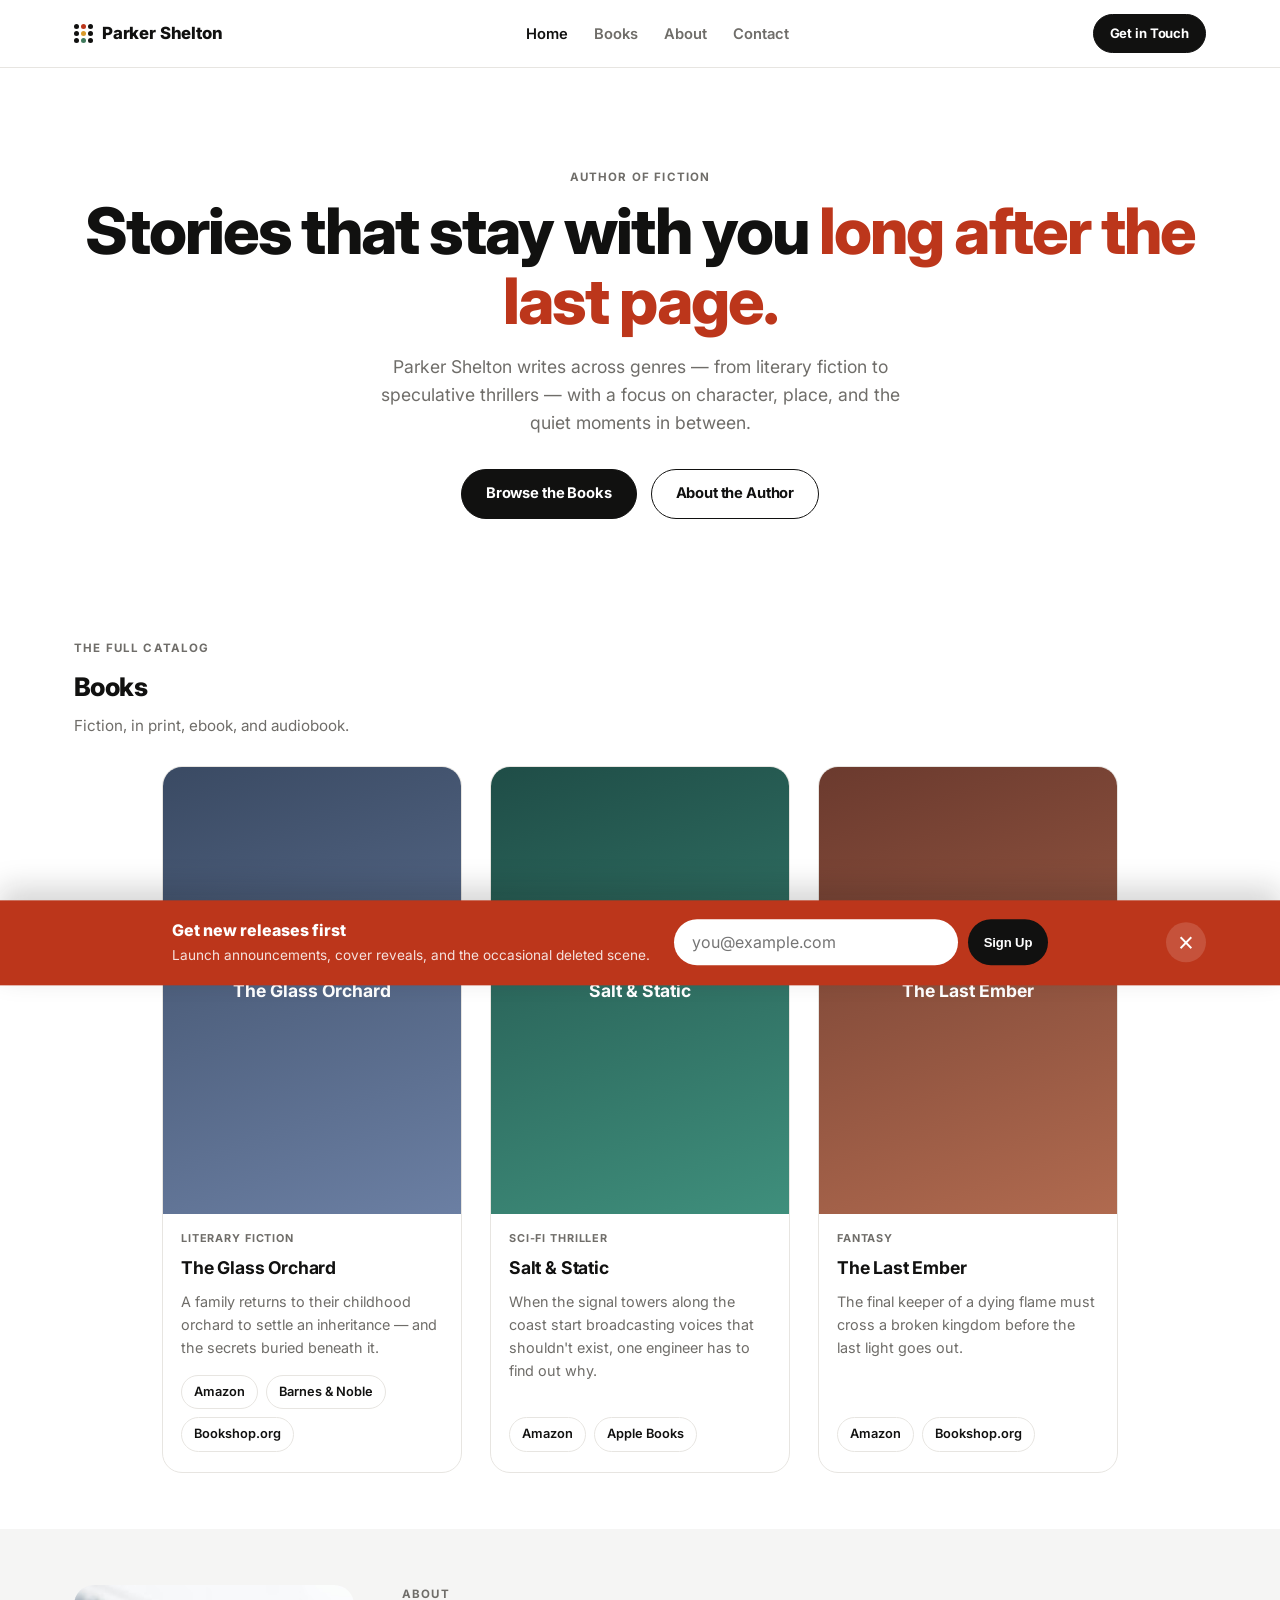
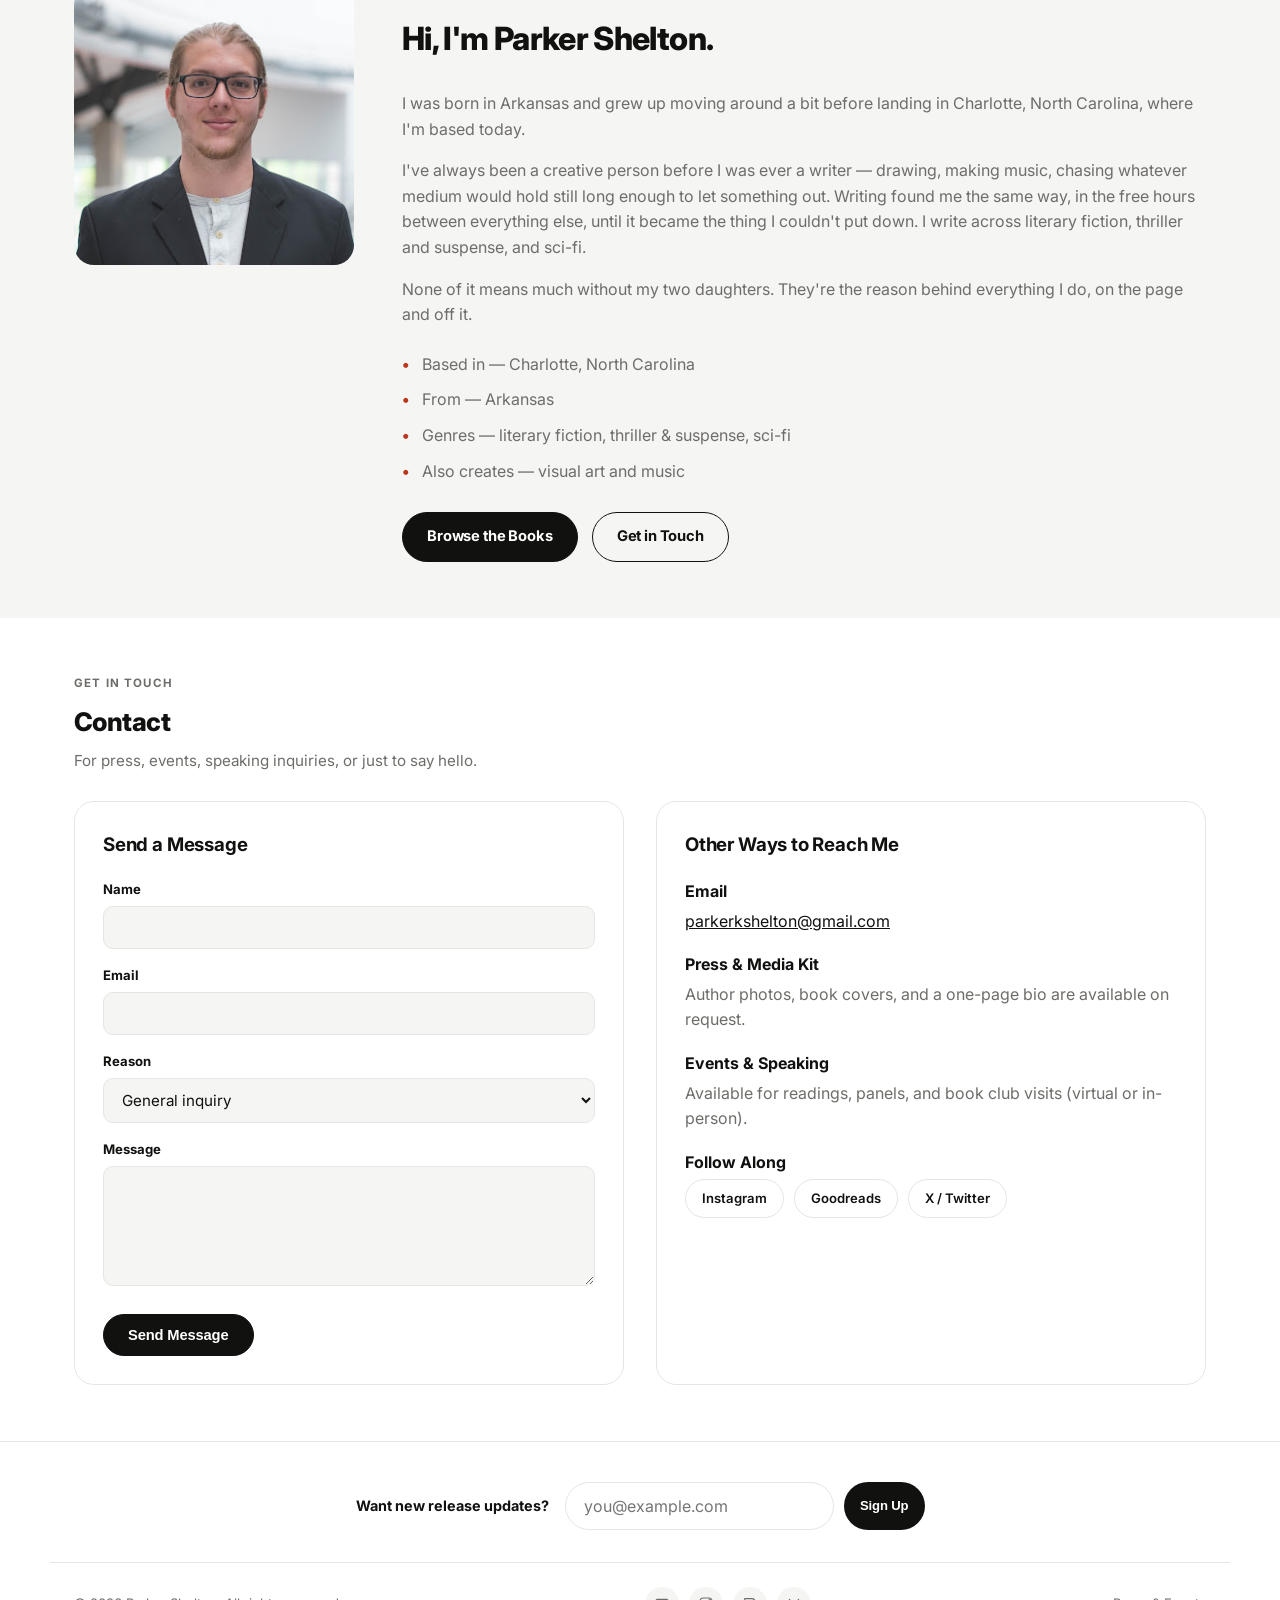
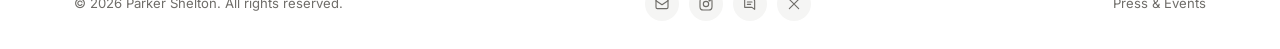
==== index.html @ 38994a52 "Add custom domain (parkersheltonbooks.com) Add CNAME file and point social share tags at the custom " ====
<!DOCTYPE html>
<html lang="en">
<head>
<meta charset="UTF-8" />
<meta name="viewport" content="width=device-width, initial-scale=1.0" />
<title>Parker Shelton | Author</title>
<meta name="description" content="Official site of author Parker Shelton. Browse the books, learn about the author, and get in touch." />

<!-- Favicon -->
<link rel="icon" href="favicon.svg" type="image/svg+xml" />
<link rel="icon" href="favicon-32.png" sizes="32x32" type="image/png" />
<link rel="apple-touch-icon" href="apple-touch-icon.png" />
<meta name="theme-color" content="#bc361b" />

<!-- Social share preview (Open Graph + Twitter). -->
<meta property="og:type" content="website" />
<meta property="og:title" content="Parker Shelton | Author" />
<meta property="og:description" content="Stories that stay with you long after the last page. Browse the books by author Parker Shelton." />
<meta property="og:url" content="https://parkersheltonbooks.com/" />
<meta property="og:image" content="https://parkersheltonbooks.com/images/og-image.jpg" />
<meta property="og:image:width" content="1200" />
<meta property="og:image:height" content="630" />
<meta name="twitter:card" content="summary_large_image" />
<meta name="twitter:title" content="Parker Shelton | Author" />
<meta name="twitter:description" content="Stories that stay with you long after the last page. Browse the books by author Parker Shelton." />
<meta name="twitter:image" content="https://parkersheltonbooks.com/images/og-image.jpg" />

<link rel="preconnect" href="https://fonts.googleapis.com" />
<link rel="preconnect" href="https://fonts.gstatic.com" crossorigin />
<link href="https://fonts.googleapis.com/css2?family=Inter:wght@400;500;600;700;800&display=swap" rel="stylesheet" />
<link rel="stylesheet" href="css/styles.css" />
</head>
<body>

<div class="scroll-progress" id="scroll-progress"></div>

<header class="site-header">
  <div class="wrap">
    <a href="#top" class="brand">
      <span class="logo-mark"><span></span><span></span><span></span><span></span><span></span><span></span><span></span><span></span><span></span></span>
      Parker Shelton
    </a>
    <button class="nav-toggle" aria-label="Toggle menu" aria-expanded="false">
      <span></span>
    </button>
    <nav class="main-nav">
      <ul>
        <li><a href="#top" class="active">Home</a></li>
        <li><a href="#books">Books</a></li>
        <li><a href="#about">About</a></li>
        <li><a href="#contact">Contact</a></li>
      </ul>
    </nav>
    <a href="#contact" class="btn btn-primary btn-small nav-cta">Get in Touch</a>
  </div>
</header>

<section id="top" class="hero">
  <div class="wrap">
    <span class="eyebrow">Author of fiction</span>
    <h1><span class="reveal-word">Stories</span> <span class="reveal-word">that</span> <span class="reveal-word">stay</span> <span class="reveal-word">with</span> <span class="reveal-word">you</span> <span class="accent reveal-word">long</span> <span class="accent reveal-word">after</span> <span class="accent reveal-word">the</span> <span class="accent reveal-word">last</span> <span class="accent reveal-word">page.</span></h1>
    <p class="lede">Parker Shelton writes across genres — from literary fiction to speculative thrillers — with a focus on character, place, and the quiet moments in between.</p>
    <div class="hero-actions">
      <a href="#books" class="btn btn-primary">Browse the Books</a>
      <a href="#about" class="btn btn-outline">About the Author</a>
    </div>
  </div>
</section>

<section id="books" class="section">
  <div class="wrap">
    <div class="section-head reveal">
      <span class="eyebrow">The Full Catalog</span>
      <h2>Books</h2>
      <p>Fiction, in print, ebook, and audiobook.</p>
    </div>

    <div class="masonry">

      <article class="book-card reveal" data-genre="literary-fiction">
        <div class="book-cover" style="background: linear-gradient(160deg, #3a4a63, #6b7fa3);" role="button" tabindex="0" aria-label="View details for The Glass Orchard">The Glass Orchard</div>
        <div class="book-body">
          <span class="book-genre">Literary Fiction</span>
          <h3>The Glass Orchard</h3>
          <p class="book-blurb">A family returns to their childhood orchard to settle an inheritance — and the secrets buried beneath it.</p>
          <div class="buy-links">
            <a href="#">Amazon</a>
            <a href="#">Barnes &amp; Noble</a>
            <a href="#">Bookshop.org</a>
          </div>
          <div class="book-details" hidden>
            <p class="book-full-description">When Eleanor Voss returns to the orchard her grandmother left behind, she expects paperwork and polite arguments with her brother over what to keep and what to sell. What she finds instead is a locked toolshed, a decades-old letter never sent, and a version of her family's history no one agreed to remember the same way. A slow-burn story about inheritance — the kind you can hold, and the kind you can't put down.</p>
            <ul class="book-stats">
              <li>312 pages</li>
              <li>28 chapters</li>
              <li>Hardcover, Ebook, Audiobook</li>
            </ul>
          </div>
        </div>
      </article>

      <article class="book-card reveal" data-genre="sci-fi-thriller">
        <div class="book-cover" style="background: linear-gradient(160deg, #1f4d47, #3f8f7c);" role="button" tabindex="0" aria-label="View details for Salt &amp; Static">Salt &amp; Static</div>
        <div class="book-body">
          <span class="book-genre">Sci-Fi Thriller</span>
          <h3>Salt &amp; Static</h3>
          <p class="book-blurb">When the signal towers along the coast start broadcasting voices that shouldn't exist, one engineer has to find out why.</p>
          <div class="buy-links">
            <a href="#">Amazon</a>
            <a href="#">Apple Books</a>
          </div>
          <div class="book-details" hidden>
            <p class="book-full-description">The towers along the coast have always hummed with routine signal traffic — until they start broadcasting voices that match no known frequency, and no living person. Engineer Mara Doyle is sent to fix what looks like a malfunction, but the deeper she gets into the system, the less it looks like an accident, and the less certain she becomes that the voices are asking to be silenced.</p>
            <ul class="book-stats">
              <li>288 pages</li>
              <li>24 chapters</li>
              <li>Ebook, Audiobook</li>
            </ul>
          </div>
        </div>
      </article>

      <article class="book-card reveal" data-genre="fantasy">
        <div class="book-cover" style="background: linear-gradient(160deg, #6b3a2e, #b06a4f);" role="button" tabindex="0" aria-label="View details for The Last Ember">The Last Ember</div>
        <div class="book-body">
          <span class="book-genre">Fantasy</span>
          <h3>The Last Ember</h3>
          <p class="book-blurb">The final keeper of a dying flame must cross a broken kingdom before the last light goes out.</p>
          <div class="buy-links">
            <a href="#">Amazon</a>
            <a href="#">Bookshop.org</a>
          </div>
          <div class="book-details" hidden>
            <p class="book-full-description">The kingdom of Ashvale has one flame left, and Kestrel is the last person sworn to protect it. When the capital falls and the roads turn hostile, she has one choice: carry the ember across a broken land to the one place it might still matter, before the last light — and the last of her people's hope — goes out for good.</p>
            <ul class="book-stats">
              <li>356 pages</li>
              <li>32 chapters</li>
              <li>Hardcover, Ebook</li>
            </ul>
          </div>
        </div>
      </article>

    </div>
  </div>
</section>

<section id="about" class="section section-alt">
  <div class="wrap about-layout">
    <img src="images/profile.jpg" alt="Portrait of Parker Shelton" class="author-photo reveal" />
    <div class="about-copy reveal">
      <span class="eyebrow">About</span>
      <h2>Hi, I'm Parker Shelton.</h2>
      <p>
        I was born in Arkansas and grew up moving around a bit before landing in Charlotte,
        North Carolina, where I'm based today.
      </p>
      <p>
        I've always been a creative person before I was ever a writer — drawing, making music,
        chasing whatever medium would hold still long enough to let something out. Writing found
        me the same way, in the free hours between everything else, until it became the thing I
        couldn't put down. I write across literary fiction, thriller and suspense, and sci-fi.
      </p>
      <p>
        None of it means much without my two daughters. They're the reason behind everything I
        do, on the page and off it.
      </p>
      <ul class="fact-list">
        <li>Based in — Charlotte, North Carolina</li>
        <li>From — Arkansas</li>
        <li>Genres — literary fiction, thriller &amp; suspense, sci-fi</li>
        <li>Also creates — visual art and music</li>
      </ul>
      <div class="hero-actions" style="justify-content: flex-start; margin-top: 28px;">
        <a href="#books" class="btn btn-primary">Browse the Books</a>
        <a href="#contact" class="btn btn-outline">Get in Touch</a>
      </div>
    </div>
  </div>
</section>

<section id="contact" class="section">
  <div class="wrap">
    <div class="section-head reveal">
      <span class="eyebrow">Get in Touch</span>
      <h2>Contact</h2>
      <p>For press, events, speaking inquiries, or just to say hello.</p>
    </div>

    <div class="contact-layout">
      <div class="contact-card reveal">
        <h3>Send a Message</h3>
        <form class="contact-form">
          <label for="name">Name</label>
          <input type="text" id="name" name="name" required />

          <label for="email">Email</label>
          <input type="email" id="email" name="email" required />

          <label for="reason">Reason</label>
          <select id="reason" name="reason">
            <option>General inquiry</option>
            <option>Press</option>
            <option>Event / Speaking</option>
            <option>Rights &amp; permissions</option>
            <option>Other</option>
          </select>

          <label for="message">Message</label>
          <textarea id="message" name="message" required></textarea>

          <button type="submit" class="btn btn-primary">Send Message</button>
          <p class="form-success" style="display:none; color:var(--color-accent); font-weight:700; margin-top:14px;">Thanks — message received. I'll get back to you soon.</p>
        </form>
      </div>

      <div class="contact-card reveal">
        <h3>Other Ways to Reach Me</h3>
        <div class="contact-meta">
          <div class="item">
            <h4>Email</h4>
            <p><a href="mailto:parkerkshelton@gmail.com">parkerkshelton@gmail.com</a></p>
          </div>
          <div class="item">
            <h4>Press &amp; Media Kit</h4>
            <p>Author photos, book covers, and a one-page bio are available on request.</p>
          </div>
          <div class="item">
            <h4>Events &amp; Speaking</h4>
            <p>Available for readings, panels, and book club visits (virtual or in-person).</p>
          </div>
          <div class="item">
            <h4>Follow Along</h4>
            <div class="social-row">
              <a href="#">Instagram</a>
              <a href="#">Goodreads</a>
              <a href="#">X / Twitter</a>
            </div>
          </div>
        </div>
      </div>
    </div>
  </div>
</section>

<footer class="site-footer">
  <div class="wrap footer-newsletter">
    <span>Want new release updates?</span>
    <form class="signup-form footer-signup-form">
      <input type="email" placeholder="you@example.com" required />
      <button type="submit" class="btn btn-primary btn-small">Sign Up</button>
      <p class="form-success"></p>
    </form>
  </div>
  <div class="wrap footer-meta">
    <span>&copy; 2026 Parker Shelton. All rights reserved.</span>
    <div class="footer-social">
      <a href="mailto:parkerkshelton@gmail.com" class="footer-social-link" aria-label="Email">
        <svg viewBox="0 0 24 24" fill="none" stroke="currentColor" stroke-width="1.7" stroke-linecap="round" stroke-linejoin="round"><rect x="3" y="5" width="18" height="14" rx="2"/><path d="M3 7l9 6 9-6"/></svg>
      </a>
      <a href="#" class="footer-social-link" aria-label="Instagram">
        <svg viewBox="0 0 24 24" fill="none" stroke="currentColor" stroke-width="1.7" stroke-linecap="round" stroke-linejoin="round"><rect x="3" y="3" width="18" height="18" rx="5"/><circle cx="12" cy="12" r="4"/><circle cx="17.5" cy="6.5" r="1"/></svg>
      </a>
      <a href="#" class="footer-social-link" aria-label="Goodreads">
        <svg viewBox="0 0 24 24" fill="none" stroke="currentColor" stroke-width="1.7" stroke-linecap="round" stroke-linejoin="round"><path d="M4 4h11a4 4 0 0 1 4 4v12L15 17H4z"/><path d="M8 9h7M8 12.5h5"/></svg>
      </a>
      <a href="#" class="footer-social-link" aria-label="X / Twitter">
        <svg viewBox="0 0 24 24" fill="none" stroke="currentColor" stroke-width="1.7" stroke-linecap="round" stroke-linejoin="round"><path d="M5 5l14 14M19 5L5 19"/></svg>
      </a>
    </div>
    <span><a href="#contact">Press &amp; Events</a></span>
  </div>
</footer>

<div class="newsletter-banner" id="newsletter-banner">
  <div class="wrap newsletter-banner-inner">
    <div class="newsletter-banner-content">
      <div class="newsletter-banner-text">
        <strong>Get new releases first</strong>
        <span>Launch announcements, cover reveals, and the occasional deleted scene.</span>
      </div>
      <form class="signup-form">
        <input type="email" placeholder="you@example.com" required />
        <button type="submit" class="btn btn-primary btn-small">Sign Up</button>
        <p class="form-success"></p>
      </form>
    </div>
    <button class="newsletter-banner-close" aria-label="Dismiss newsletter signup">&times;</button>
  </div>
</div>

<div class="modal-overlay" id="book-modal-overlay">
  <div class="modal" role="dialog" aria-modal="true" aria-labelledby="book-modal-title">
    <button class="modal-close" id="book-modal-close" aria-label="Close">&times;</button>
    <div class="modal-cover" id="book-modal-cover"></div>
    <div class="modal-body">
      <span class="book-genre" id="book-modal-genre"></span>
      <h3 id="book-modal-title"></h3>
      <ul class="modal-stats" id="book-modal-stats"></ul>
      <p class="book-blurb" id="book-modal-description"></p>
      <div class="buy-links" id="book-modal-buy-links"></div>
    </div>
  </div>
</div>

<script src="js/main.js"></script>
</body>
</html>
---- css/styles.css ----
:root {
  --color-bg: #ffffff;
  --color-bg-alt: #f5f5f4;
  --color-ink: #111110;
  --color-ink-soft: #6f6d69;
  --color-accent: #bc361b;
  --color-accent-soft: #e2c4bc;
  --color-border: #e7e5e1;
  --radius-lg: 20px;
  --radius-md: 14px;
  --font-sans: "Inter", -apple-system, BlinkMacSystemFont, "Segoe UI", Helvetica, Arial, sans-serif;
  --max-width: 1180px;
}

* {
  box-sizing: border-box;
}

html {
  scroll-behavior: smooth;
}

body {
  margin: 0;
  background: var(--color-bg);
  color: var(--color-ink);
  font-family: var(--font-sans);
  line-height: 1.6;
  -webkit-font-smoothing: antialiased;
}

img {
  max-width: 100%;
  display: block;
}

a {
  color: var(--color-ink);
}

.wrap {
  max-width: var(--max-width);
  margin: 0 auto;
  padding: 0 24px;
}

/* Scroll progress bar */
.scroll-progress {
  position: fixed;
  top: 0;
  left: 0;
  width: 0%;
  height: 3px;
  background: var(--color-accent);
  z-index: 100;
}

/* Scroll reveal */
@media (prefers-reduced-motion: no-preference) {
  .reveal {
    opacity: 0;
    transform: translateY(24px);
    transition: opacity 0.6s ease, transform 0.6s ease;
  }

  .reveal.revealed {
    opacity: 1;
    transform: translateY(0);
  }
}

/* Header */
.site-header {
  position: sticky;
  top: 0;
  z-index: 20;
  background: rgba(255, 255, 255, 0.88);
  backdrop-filter: blur(8px);
  border-bottom: 1px solid var(--color-border);
}

.site-header .wrap {
  display: flex;
  align-items: center;
  justify-content: space-between;
  padding-top: 14px;
  padding-bottom: 14px;
  gap: 20px;
}

.brand {
  display: inline-flex;
  align-items: center;
  gap: 9px;
  font-size: 1.05rem;
  font-weight: 800;
  letter-spacing: -0.01em;
  text-decoration: none;
  color: var(--color-ink);
}

.logo-mark {
  display: grid;
  grid-template-columns: repeat(3, 5px);
  grid-template-rows: repeat(3, 5px);
  gap: 2px;
  flex-shrink: 0;
}

.logo-mark span {
  width: 5px;
  height: 5px;
  border-radius: 50%;
  background: var(--color-ink);
}

.logo-mark span:nth-child(2) {
  background: var(--color-accent);
}

.logo-mark span:nth-child(5) {
  background: #d99a2b;
}

.logo-mark span:nth-child(8) {
  background: #3f7a5c;
}

.nav-toggle {
  display: none;
  background: none;
  border: 1px solid var(--color-border);
  border-radius: 8px;
  padding: 8px 10px;
  cursor: pointer;
}

.nav-toggle span,
.nav-toggle span::before,
.nav-toggle span::after {
  display: block;
  width: 20px;
  height: 2px;
  background: var(--color-ink);
  position: relative;
  transition: 0.2s;
}

.nav-toggle span::before {
  content: "";
  position: absolute;
  top: -6px;
}

.nav-toggle span::after {
  content: "";
  position: absolute;
  top: 6px;
}

.main-nav ul {
  list-style: none;
  display: flex;
  align-items: center;
  gap: 26px;
  margin: 0;
  padding: 0;
}

.main-nav a {
  text-decoration: none;
  color: var(--color-ink-soft);
  font-size: 0.92rem;
  font-weight: 600;
  transition: color 0.15s;
}

.main-nav a:hover,
.main-nav a.active {
  color: var(--color-ink);
}

.nav-cta {
  display: inline-flex;
}

/* Buttons */
.btn {
  display: inline-block;
  padding: 12px 24px;
  border-radius: 999px;
  font-weight: 700;
  text-decoration: none;
  font-size: 0.92rem;
  letter-spacing: -0.01em;
  border: 1.5px solid var(--color-ink);
  transition: transform 0.15s, background 0.15s, color 0.15s, opacity 0.15s;
}

.btn-primary {
  background: var(--color-ink);
  color: var(--color-bg);
}

.btn-primary:hover {
  opacity: 0.8;
  transform: translateY(-1px);
}

.btn-outline {
  background: transparent;
  color: var(--color-ink);
}

.btn-outline:hover {
  background: var(--color-ink);
  color: var(--color-bg);
  transform: translateY(-1px);
}

.btn-small {
  padding: 8px 16px;
  font-size: 0.82rem;
}

/* Hero */
#top,
#books,
#about,
#contact {
  scroll-margin-top: 88px;
}

.hero {
  padding: 100px 0 64px;
  text-align: center;
}

.hero h1 {
  font-family: var(--font-sans);
  font-weight: 800;
  letter-spacing: -0.03em;
  font-size: clamp(2.4rem, 6vw, 4rem);
  margin: 0 0 18px;
  line-height: 1.08;
}

.hero .accent {
  color: var(--color-accent);
}

@media (prefers-reduced-motion: no-preference) {
  .hero h1 .reveal-word {
    display: inline-block;
    opacity: 0;
    transform: translateY(18px);
    animation: word-in 0.5s ease forwards;
  }

  .hero h1 .reveal-word:nth-child(1) { animation-delay: 0.05s; }
  .hero h1 .reveal-word:nth-child(2) { animation-delay: 0.1s; }
  .hero h1 .reveal-word:nth-child(3) { animation-delay: 0.15s; }
  .hero h1 .reveal-word:nth-child(4) { animation-delay: 0.2s; }
  .hero h1 .reveal-word:nth-child(5) { animation-delay: 0.25s; }
  .hero h1 .reveal-word:nth-child(6) { animation-delay: 0.3s; }
  .hero h1 .reveal-word:nth-child(7) { animation-delay: 0.35s; }
  .hero h1 .reveal-word:nth-child(8) { animation-delay: 0.4s; }
  .hero h1 .reveal-word:nth-child(9) { animation-delay: 0.45s; }
  .hero h1 .reveal-word:nth-child(10) { animation-delay: 0.5s; }
}

@keyframes word-in {
  to {
    opacity: 1;
    transform: translateY(0);
  }
}

.hero p.lede {
  max-width: 540px;
  margin: 0 auto 32px;
  color: var(--color-ink-soft);
  font-size: 1.1rem;
}

.hero-actions {
  display: flex;
  gap: 14px;
  justify-content: center;
  flex-wrap: wrap;
}

/* Section headings */
.section {
  padding: 56px 0;
}

.section-alt {
  background: var(--color-bg-alt);
}

.section-head {
  max-width: 620px;
  margin: 0 0 28px;
  text-align: left;
}

.section-head-row {
  display: flex;
  align-items: flex-end;
  justify-content: space-between;
  gap: 20px;
  margin-bottom: 28px;
}

.section-head-row .section-head {
  margin-bottom: 0;
}

.section-head h2 {
  font-weight: 800;
  letter-spacing: -0.02em;
  font-size: 1.6rem;
  margin: 0 0 6px;
}

.section-head p {
  color: var(--color-ink-soft);
  margin: 0;
  font-size: 0.95rem;
}

.eyebrow {
  display: block;
  text-transform: uppercase;
  letter-spacing: 0.1em;
  font-size: 0.72rem;
  font-weight: 700;
  color: var(--color-ink-soft);
  margin-bottom: 10px;
}

.hero .eyebrow {
  text-align: center;
}

/* Filter tabs */
.filter-tabs {
  display: flex;
  gap: 8px;
  flex-wrap: wrap;
  margin-bottom: 32px;
}

.filter-tab {
  border: 1px solid var(--color-border);
  background: var(--color-bg);
  color: var(--color-ink-soft);
  font-size: 0.85rem;
  font-weight: 600;
  padding: 9px 16px;
  border-radius: 999px;
  cursor: pointer;
  transition: background 0.15s, color 0.15s, border-color 0.15s;
}

.filter-tab:hover {
  color: var(--color-ink);
  border-color: var(--color-ink);
}

.filter-tab.active {
  background: var(--color-ink);
  color: var(--color-bg);
  border-color: var(--color-ink);
}

/* Book grid + masonry */
.masonry {
  display: flex;
  flex-wrap: wrap;
  justify-content: center;
  gap: 28px;
}

.masonry .book-card {
  flex: 1 1 260px;
  max-width: 300px;
}

.book-card {
  background: var(--color-bg);
  border: 1px solid var(--color-border);
  border-radius: var(--radius-lg);
  overflow: hidden;
  display: flex;
  flex-direction: column;
  transition: transform 0.18s, box-shadow 0.18s;
}

.book-card:hover {
  transform: translateY(-3px);
  box-shadow: 0 16px 32px rgba(17, 17, 16, 0.1);
}

.book-cover {
  aspect-ratio: 2 / 3;
  width: 100%;
  display: flex;
  align-items: center;
  justify-content: center;
  color: #fff;
  font-family: var(--font-sans);
  font-weight: 700;
  text-align: center;
  padding: 20px;
  font-size: 1.1rem;
  position: relative;
  cursor: pointer;
  transition: transform 0.4s ease;
}

.book-card:hover .book-cover {
  transform: scale(1.06) rotate(-1deg);
}

.book-cover::after {
  content: "View Details";
  position: absolute;
  bottom: 14px;
  left: 50%;
  transform: translate(-50%, 8px);
  background: rgba(255, 255, 255, 0.92);
  color: var(--color-ink);
  font-size: 0.7rem;
  font-weight: 700;
  padding: 7px 14px;
  border-radius: 999px;
  opacity: 0;
  transition: opacity 0.25s ease, transform 0.25s ease;
  pointer-events: none;
}

.book-card:hover .book-cover::after {
  opacity: 1;
  transform: translate(-50%, 0);
}

.book-body {
  padding: 16px 18px 20px;
  display: flex;
  flex-direction: column;
  flex: 1;
}

.book-genre {
  text-transform: uppercase;
  font-size: 0.68rem;
  letter-spacing: 0.08em;
  font-weight: 700;
  color: var(--color-ink-soft);
  margin-bottom: 6px;
}

.book-body h3 {
  font-weight: 700;
  letter-spacing: -0.01em;
  margin: 0 0 8px;
  font-size: 1.1rem;
}

.book-blurb {
  color: var(--color-ink-soft);
  font-size: 0.9rem;
  margin: 0 0 16px;
  flex: 1;
}

.buy-links {
  display: flex;
  flex-wrap: wrap;
  gap: 8px;
}

.buy-links a {
  font-size: 0.8rem;
  text-decoration: none;
  border: 1px solid var(--color-border);
  padding: 6px 12px;
  border-radius: 999px;
  color: var(--color-ink);
  font-weight: 600;
}

.buy-links a:hover {
  border-color: var(--color-ink);
  background: var(--color-ink);
  color: var(--color-bg);
}

/* About */
.about-layout {
  display: grid;
  grid-template-columns: 280px 1fr;
  gap: 48px;
  align-items: start;
}

.author-photo {
  aspect-ratio: 1;
  width: 100%;
  border-radius: var(--radius-lg);
  object-fit: cover;
  background: linear-gradient(135deg, var(--color-accent), var(--color-accent-soft));
}

.about-copy h2 {
  font-weight: 800;
  letter-spacing: -0.02em;
  font-size: 2rem;
  margin-top: 0;
}

.about-copy p {
  color: var(--color-ink-soft);
}

.fact-list {
  list-style: none;
  padding: 0;
  margin: 24px 0 0;
  display: grid;
  gap: 10px;
}

.fact-list li {
  padding-left: 20px;
  position: relative;
  color: var(--color-ink-soft);
}

.fact-list li::before {
  content: "\2022";
  color: var(--color-accent);
  position: absolute;
  left: 0;
  font-weight: 700;
}

/* Newsletter banner */
.newsletter-banner {
  position: fixed;
  left: 0;
  right: 0;
  bottom: 0;
  z-index: 50;
  background: var(--color-accent);
  color: #fff;
  padding: 18px 0;
  transform: translateY(100%);
  transition: transform 0.4s ease;
  box-shadow: 0 -12px 30px rgba(17, 17, 16, 0.18);
}

.newsletter-banner.visible {
  transform: translateY(0);
}

.newsletter-banner-inner {
  display: flex;
  align-items: center;
  gap: 20px;
}

.newsletter-banner-content {
  flex: 1;
  display: flex;
  align-items: center;
  justify-content: center;
  gap: 24px;
  flex-wrap: wrap;
}

.newsletter-banner-text {
  display: flex;
  flex-direction: column;
  gap: 2px;
  text-align: left;
}

.newsletter-banner-text strong {
  font-size: 1rem;
  font-weight: 800;
}

.newsletter-banner-text span {
  font-size: 0.85rem;
  color: rgba(255, 255, 255, 0.85);
}

.newsletter-banner .signup-form {
  margin: 0;
  max-width: none;
}

.newsletter-banner-close {
  flex-shrink: 0;
  width: 40px;
  height: 40px;
  display: flex;
  align-items: center;
  justify-content: center;
  border-radius: 50%;
  background: rgba(255, 255, 255, 0.14);
  border: none;
  color: #fff;
  font-size: 1.7rem;
  line-height: 1;
  cursor: pointer;
  transition: background 0.15s;
}

.newsletter-banner-close:hover {
  background: rgba(255, 255, 255, 0.26);
}

.signup-form {
  display: flex;
  gap: 10px;
  justify-content: center;
  flex-wrap: wrap;
  max-width: 420px;
  margin: 0 auto;
}

.signup-form input[type="email"] {
  flex: 1;
  min-width: 220px;
  padding: 13px 18px;
  border-radius: 999px;
  border: none;
  font-size: 1rem;
  font-family: var(--font-sans);
  background: #fff;
  color: var(--color-ink);
}

.signup-form button {
  border: none;
  cursor: pointer;
  background: var(--color-ink);
  color: #fff;
}

.form-success {
  flex-basis: 100%;
  margin-top: 14px;
  font-size: 0.9rem;
  font-weight: 700;
  color: #fff;
  display: none;
}

/* Contact */
.contact-layout {
  display: grid;
  grid-template-columns: 1fr 1fr;
  gap: 32px;
}

.contact-card {
  background: var(--color-bg);
  border: 1px solid var(--color-border);
  border-radius: var(--radius-lg);
  padding: 28px;
}

.contact-card h3 {
  font-weight: 700;
  letter-spacing: -0.01em;
  margin-top: 0;
}

.contact-form label {
  display: block;
  font-weight: 700;
  font-size: 0.82rem;
  margin: 16px 0 6px;
}

.contact-form label:first-child {
  margin-top: 0;
}

.contact-form input,
.contact-form select,
.contact-form textarea {
  width: 100%;
  padding: 11px 14px;
  border-radius: 10px;
  border: 1px solid var(--color-border);
  font-family: var(--font-sans);
  font-size: 0.95rem;
  background: var(--color-bg-alt);
  color: var(--color-ink);
}

.contact-form textarea {
  min-height: 120px;
  resize: vertical;
}

.contact-form button {
  margin-top: 20px;
}

.contact-meta {
  display: grid;
  gap: 18px;
}

.contact-meta .item h4 {
  margin: 0 0 4px;
  font-weight: 700;
}

.contact-meta .item p {
  margin: 0;
  color: var(--color-ink-soft);
}

.social-row {
  display: flex;
  gap: 10px;
  margin-top: 4px;
}

.social-row a {
  text-decoration: none;
  border: 1px solid var(--color-border);
  border-radius: 999px;
  padding: 8px 16px;
  font-size: 0.82rem;
  font-weight: 600;
  color: var(--color-ink);
}

.social-row a:hover {
  border-color: var(--color-ink);
  background: var(--color-ink);
  color: var(--color-bg);
}

/* Footer */
.site-footer {
  border-top: 1px solid var(--color-border);
  padding: 40px 0 28px;
  text-align: center;
  color: var(--color-ink-soft);
  font-size: 0.82rem;
}

.site-footer a {
  color: var(--color-ink-soft);
  text-decoration: none;
}

.site-footer a:hover {
  color: var(--color-ink);
}

.footer-newsletter {
  display: flex;
  align-items: center;
  justify-content: center;
  gap: 16px;
  flex-wrap: wrap;
  padding-bottom: 32px;
  margin-bottom: 24px;
  border-bottom: 1px solid var(--color-border);
}

.footer-newsletter span {
  font-weight: 700;
  color: var(--color-ink);
  font-size: 0.9rem;
}

.footer-signup-form {
  max-width: 360px;
  margin: 0;
}

.footer-signup-form .form-success {
  color: var(--color-accent);
}

.footer-signup-form input[type="email"] {
  border: 1px solid var(--color-border);
}

.footer-meta {
  display: flex;
  justify-content: space-between;
  align-items: center;
  flex-wrap: wrap;
  gap: 12px;
}

.footer-social {
  display: flex;
  align-items: center;
  gap: 10px;
}

.footer-social-link {
  display: flex;
  align-items: center;
  justify-content: center;
  width: 34px;
  height: 34px;
  border-radius: 50%;
  background: var(--color-bg-alt);
  color: var(--color-ink-soft);
  transition: color 0.15s, background 0.15s;
}

.footer-social-link:hover {
  color: var(--color-ink);
  background: var(--color-border);
}

.footer-social-link svg {
  width: 16px;
  height: 16px;
}

/* Book detail modal */
.modal-overlay {
  position: fixed;
  inset: 0;
  z-index: 200;
  display: flex;
  align-items: center;
  justify-content: center;
  padding: 24px;
  background: rgba(17, 17, 16, 0.55);
  opacity: 0;
  pointer-events: none;
  transition: opacity 0.25s ease;
}

.modal-overlay.open {
  opacity: 1;
  pointer-events: auto;
}

.modal {
  width: 100%;
  max-width: 760px;
  max-height: 90vh;
  overflow-y: auto;
  display: grid;
  grid-template-columns: 280px 1fr;
  position: relative;
  background: var(--color-bg);
  border-radius: var(--radius-lg);
  box-shadow: 0 30px 60px rgba(17, 17, 16, 0.3);
  transform: translateY(18px);
  transition: transform 0.25s ease;
}

.modal-overlay.open .modal {
  transform: translateY(0);
}

.modal-cover {
  width: 100%;
  height: 100%;
  min-height: 320px;
  display: flex;
  align-items: center;
  justify-content: center;
  color: #fff;
  font-weight: 700;
  font-size: 1.2rem;
  text-align: center;
  padding: 24px;
  border-radius: var(--radius-lg) 0 0 var(--radius-lg);
}

.modal-body {
  padding: 32px;
  display: flex;
  flex-direction: column;
}

.modal-body h3 {
  font-weight: 800;
  letter-spacing: -0.01em;
  font-size: 1.6rem;
  margin: 0 0 14px;
}

.modal-stats {
  display: flex;
  flex-wrap: wrap;
  gap: 4px 0;
  list-style: none;
  padding: 0;
  margin: 0 0 18px;
  font-size: 0.85rem;
  color: var(--color-ink-soft);
}

.modal-stats li:not(:last-child)::after {
  content: "\2022";
  margin: 0 10px;
  color: var(--color-border);
}

.modal-body .book-blurb {
  font-size: 1rem;
  line-height: 1.65;
}

.modal-body .book-blurb {
  margin: 0 0 20px;
}

.modal-close {
  position: absolute;
  top: 14px;
  right: 14px;
  width: 36px;
  height: 36px;
  display: flex;
  align-items: center;
  justify-content: center;
  border-radius: 50%;
  border: none;
  background: rgba(255, 255, 255, 0.85);
  color: var(--color-ink);
  font-size: 1.3rem;
  line-height: 1;
  cursor: pointer;
}

/* Responsive */
@media (max-width: 760px) {
  .nav-toggle {
    display: inline-flex;
    align-items: center;
    justify-content: center;
  }

  .main-nav {
    display: none;
    width: 100%;
    order: 3;
  }

  .main-nav.open {
    display: block;
  }

  .main-nav ul {
    flex-direction: column;
    align-items: flex-start;
    gap: 0;
    padding: 12px 0 4px;
  }

  .main-nav a {
    display: block;
    padding: 12px 0;
    border-bottom: 1px solid var(--color-border);
    width: 100%;
  }

  .nav-cta {
    display: none;
  }

  .site-header .wrap {
    flex-wrap: wrap;
  }

  .about-layout,
  .contact-layout {
    grid-template-columns: 1fr;
  }

  .modal {
    grid-template-columns: 1fr;
    max-height: 90vh;
  }

  .modal-cover {
    height: 38vh;
    min-height: 220px;
    border-radius: var(--radius-lg) var(--radius-lg) 0 0;
  }

  .newsletter-banner-content {
    flex-direction: column;
    align-items: stretch;
  }

  .newsletter-banner-text {
    text-align: center;
    align-items: center;
  }

  .author-photo {
    max-width: 220px;
    margin: 0 auto;
  }

  .masonry .book-card {
    max-width: 100%;
  }

  .section-head {
    flex-direction: column;
    align-items: flex-start;
  }
}
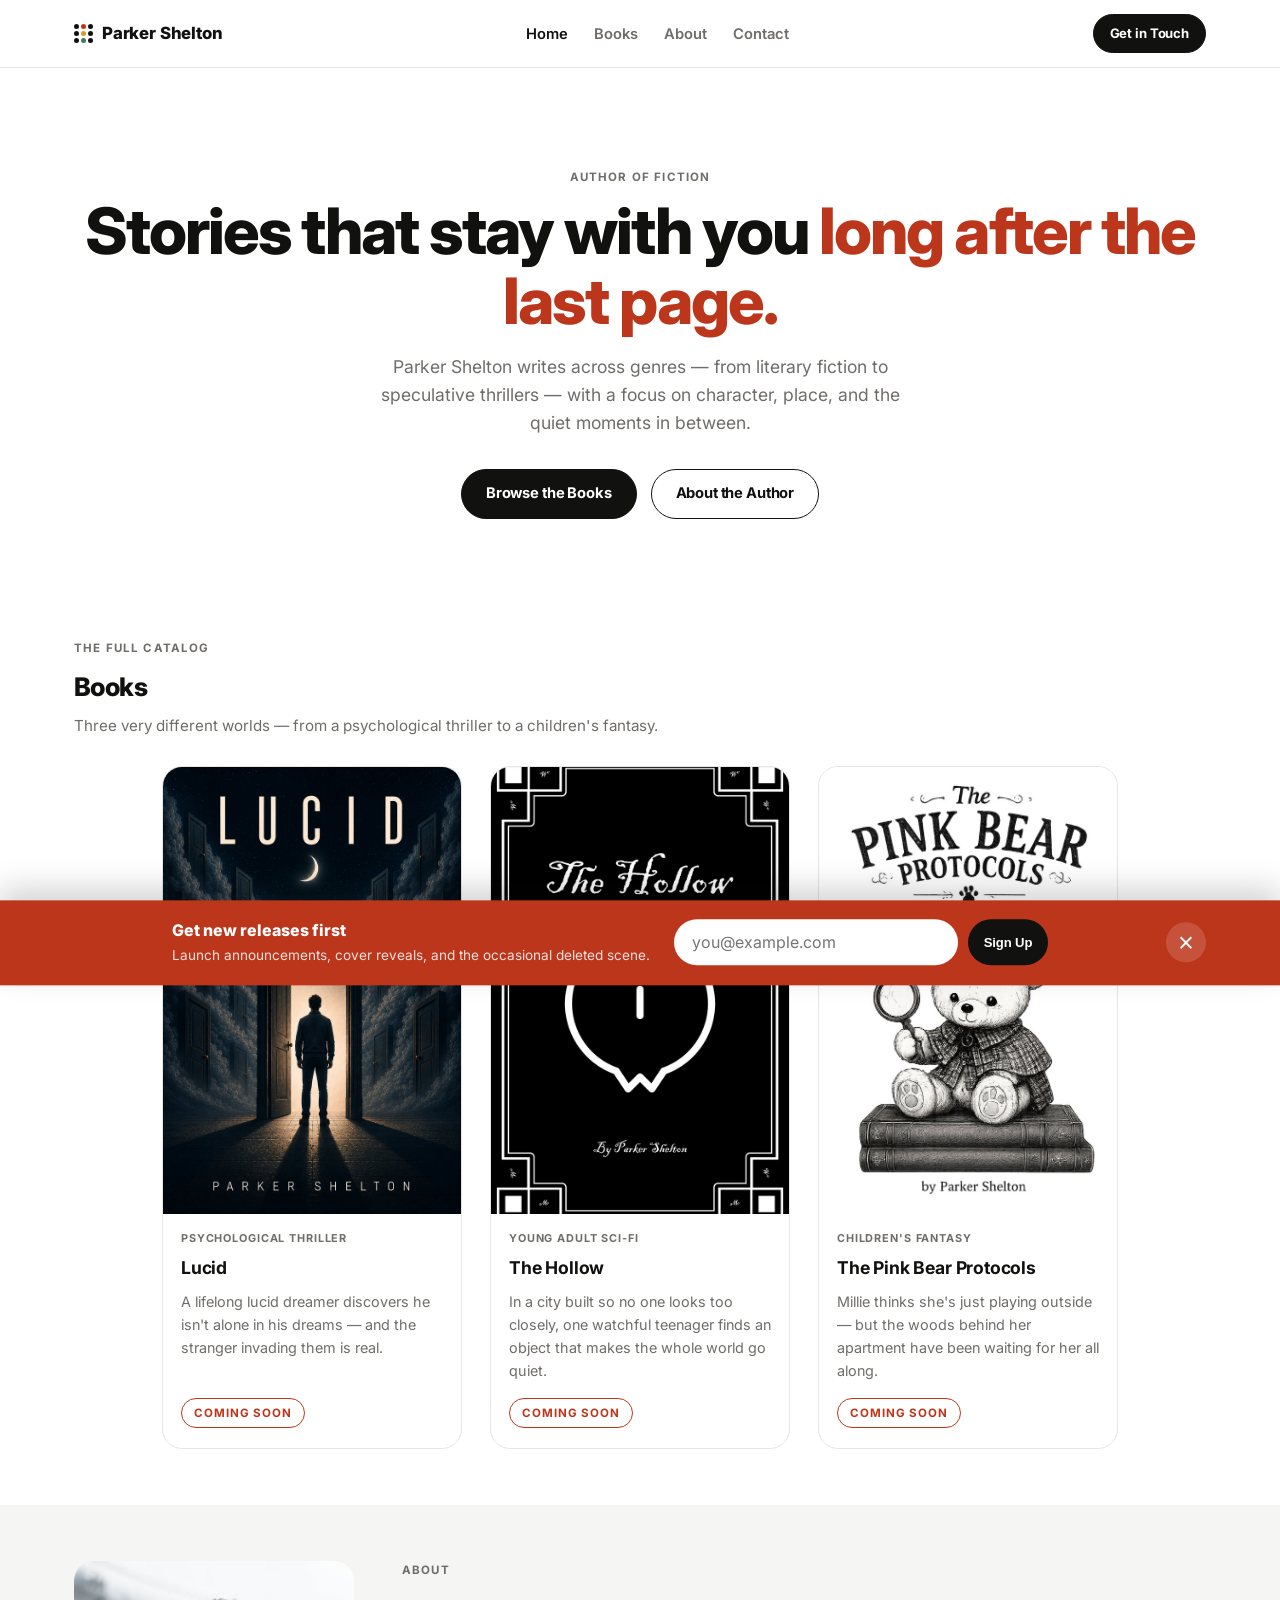
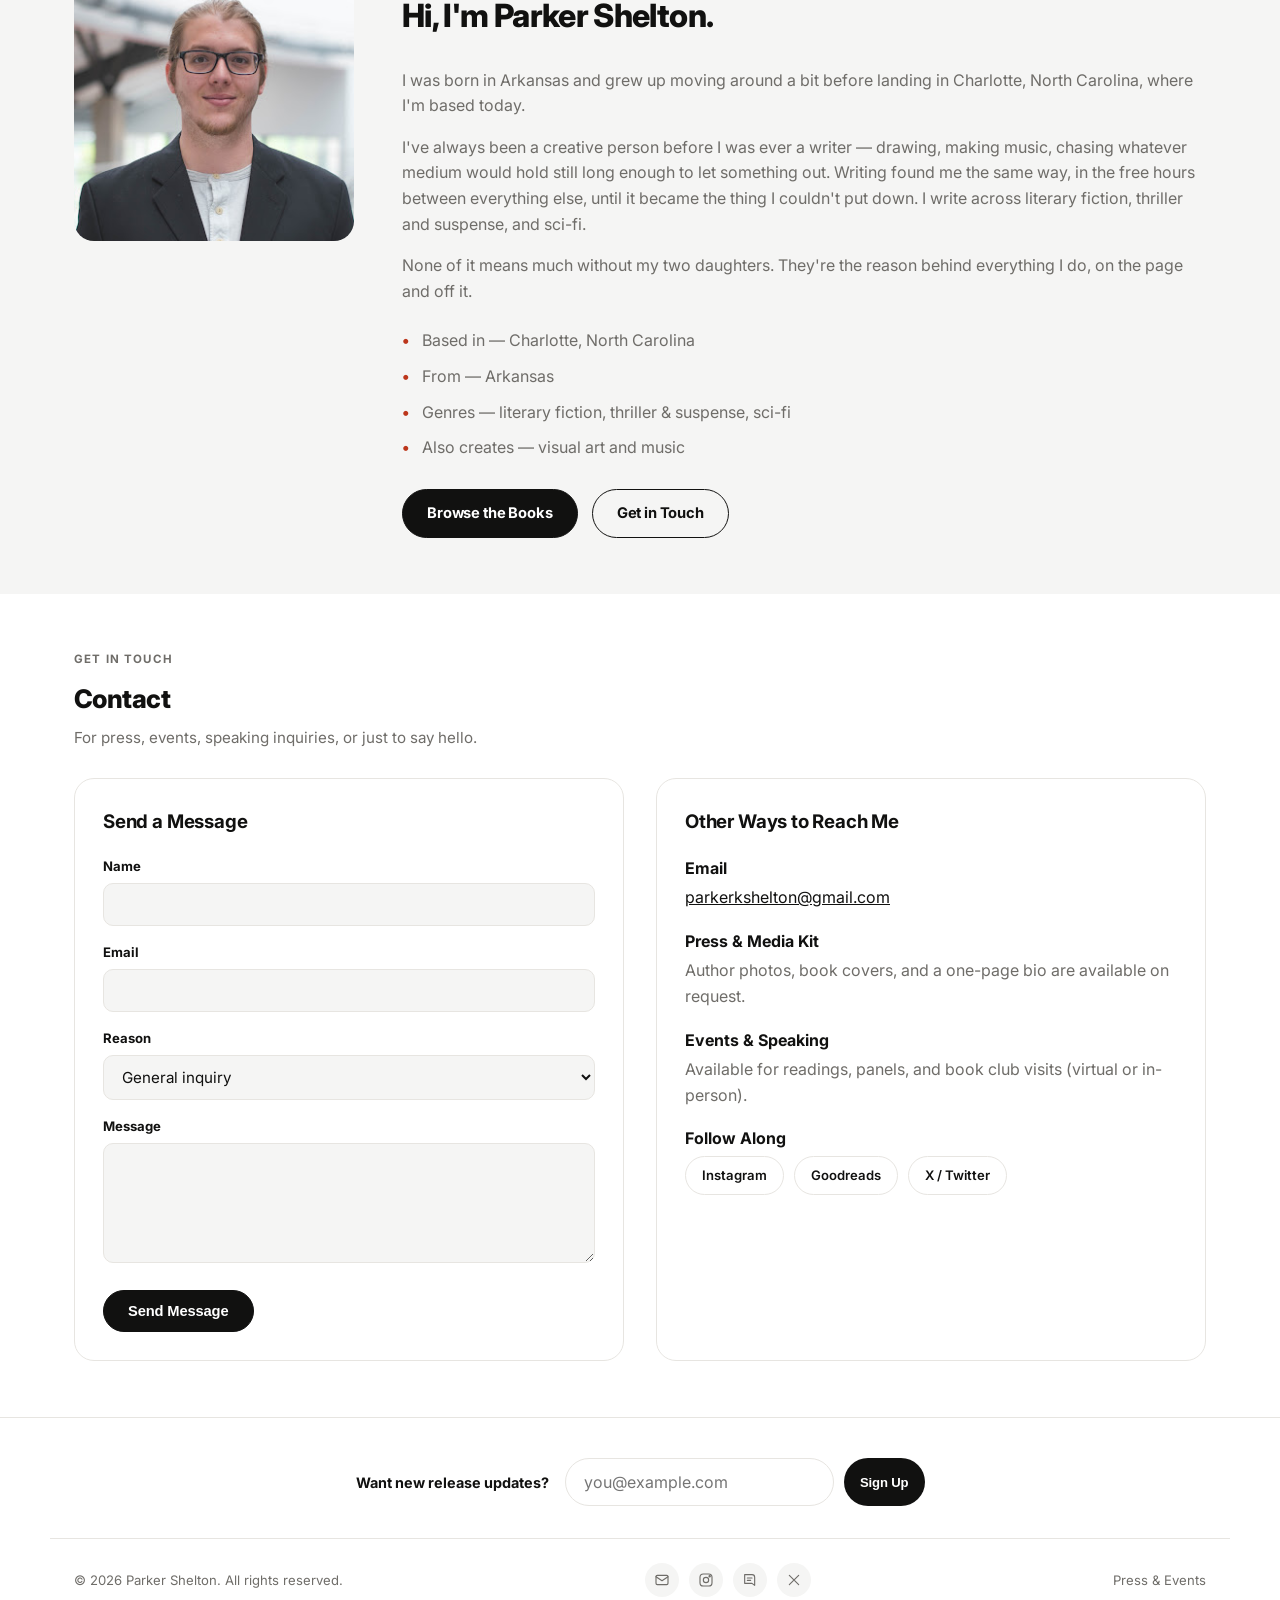
==== commit 394e1d69: "Add real books: covers, titles, blurbs, and details Replace the placeholder books with the three rea" ====
--- a/index.html
+++ b/index.html
@@ -72,70 +72,72 @@
     <div class="section-head reveal">
       <span class="eyebrow">The Full Catalog</span>
       <h2>Books</h2>
-      <p>Fiction, in print, ebook, and audiobook.</p>
+      <p>Three very different worlds — from a psychological thriller to a children's fantasy.</p>
     </div>
 
     <div class="masonry">
 
-      <article class="book-card reveal" data-genre="literary-fiction">
-        <div class="book-cover" style="background: linear-gradient(160deg, #3a4a63, #6b7fa3);" role="button" tabindex="0" aria-label="View details for The Glass Orchard">The Glass Orchard</div>
+      <article class="book-card reveal">
+        <div class="book-cover" role="button" tabindex="0" aria-label="View details for Lucid">
+          <img src="images/lucid.jpg" alt="Lucid — book cover" />
+        </div>
         <div class="book-body">
-          <span class="book-genre">Literary Fiction</span>
-          <h3>The Glass Orchard</h3>
-          <p class="book-blurb">A family returns to their childhood orchard to settle an inheritance — and the secrets buried beneath it.</p>
+          <span class="book-genre">Psychological Thriller</span>
+          <h3>Lucid</h3>
+          <p class="book-blurb">A lifelong lucid dreamer discovers he isn't alone in his dreams — and the stranger invading them is real.</p>
           <div class="buy-links">
-            <a href="#">Amazon</a>
-            <a href="#">Barnes &amp; Noble</a>
-            <a href="#">Bookshop.org</a>
+            <span class="coming-soon">Coming soon</span>
           </div>
           <div class="book-details" hidden>
-            <p class="book-full-description">When Eleanor Voss returns to the orchard her grandmother left behind, she expects paperwork and polite arguments with her brother over what to keep and what to sell. What she finds instead is a locked toolshed, a decades-old letter never sent, and a version of her family's history no one agreed to remember the same way. A slow-burn story about inheritance — the kind you can hold, and the kind you can't put down.</p>
+            <p class="book-full-description">Reid has been a lucid dreamer his whole life — in sleep, he shapes entire worlds and walks through buildings before he ever designs them. It's the one place he has always felt completely safe, and completely in control. Then, one night, someone else is there: a terrified stranger who looks at him and asks, "I thought this was my dream. How are you here?" After that, Reid's dreams stop obeying him — until the day he sees that same stranger step out of a hospital in the waking world, alive and real. A psychological thriller about consciousness, control, and how far a person will go to escape the parts of themselves they can't face.</p>
             <ul class="book-stats">
-              <li>312 pages</li>
-              <li>28 chapters</li>
-              <li>Hardcover, Ebook, Audiobook</li>
+              <li>162 pages</li>
+              <li>32 chapters</li>
+              <li>Paperback</li>
             </ul>
           </div>
         </div>
       </article>
 
-      <article class="book-card reveal" data-genre="sci-fi-thriller">
-        <div class="book-cover" style="background: linear-gradient(160deg, #1f4d47, #3f8f7c);" role="button" tabindex="0" aria-label="View details for Salt &amp; Static">Salt &amp; Static</div>
+      <article class="book-card reveal">
+        <div class="book-cover" role="button" tabindex="0" aria-label="View details for The Hollow">
+          <img src="images/the-hollow.jpg" alt="The Hollow — book cover" />
+        </div>
         <div class="book-body">
-          <span class="book-genre">Sci-Fi Thriller</span>
-          <h3>Salt &amp; Static</h3>
-          <p class="book-blurb">When the signal towers along the coast start broadcasting voices that shouldn't exist, one engineer has to find out why.</p>
+          <span class="book-genre">Young Adult Sci-Fi</span>
+          <h3>The Hollow</h3>
+          <p class="book-blurb">In a city built so no one looks too closely, one watchful teenager finds an object that makes the whole world go quiet.</p>
           <div class="buy-links">
-            <a href="#">Amazon</a>
-            <a href="#">Apple Books</a>
+            <span class="coming-soon">Coming soon</span>
           </div>
           <div class="book-details" hidden>
-            <p class="book-full-description">The towers along the coast have always hummed with routine signal traffic — until they start broadcasting voices that match no known frequency, and no living person. Engineer Mara Doyle is sent to fix what looks like a malfunction, but the deeper she gets into the system, the less it looks like an accident, and the less certain she becomes that the voices are asking to be silenced.</p>
+            <p class="book-full-description">Seventeen-year-old Ash Callen has always noticed what his city is built to keep people from noticing — the filtered air, the manufactured happiness, the quiet machinery of a world optimized so no one looks too closely. Then an old man watches him from a bench and leaves behind a small, strange object covered in markings he can't read — and when Ash holds it, the noise of the city pulls back and the whole world goes quiet. Soon a substitute teacher who knows far too much tells him something that changes everything: he's been doing it his whole life, without knowing. Alongside his sharp-eyed best friend Rook, Ash is pulled into a hidden layer of his own world, racing to understand what the object is, what he is, and what the people watching him really want — before the gray, ordinary city he's spent his life seeing through decides what to do with someone who can finally see all of it. A young-adult sci-fi mystery about perception, control, and the cost of finally seeing clearly.</p>
             <ul class="book-stats">
-              <li>288 pages</li>
-              <li>24 chapters</li>
-              <li>Ebook, Audiobook</li>
+              <li>237 pages</li>
+              <li>32 chapters</li>
+              <li>Paperback</li>
             </ul>
           </div>
         </div>
       </article>
 
-      <article class="book-card reveal" data-genre="fantasy">
-        <div class="book-cover" style="background: linear-gradient(160deg, #6b3a2e, #b06a4f);" role="button" tabindex="0" aria-label="View details for The Last Ember">The Last Ember</div>
+      <article class="book-card reveal">
+        <div class="book-cover" role="button" tabindex="0" aria-label="View details for The Pink Bear Protocols">
+          <img src="images/pbp.jpg" alt="The Pink Bear Protocols — book cover" />
+        </div>
         <div class="book-body">
-          <span class="book-genre">Fantasy</span>
-          <h3>The Last Ember</h3>
-          <p class="book-blurb">The final keeper of a dying flame must cross a broken kingdom before the last light goes out.</p>
+          <span class="book-genre">Children's Fantasy</span>
+          <h3>The Pink Bear Protocols</h3>
+          <p class="book-blurb">Millie thinks she's just playing outside — but the woods behind her apartment have been waiting for her all along.</p>
           <div class="buy-links">
-            <a href="#">Amazon</a>
-            <a href="#">Bookshop.org</a>
+            <span class="coming-soon">Coming soon</span>
           </div>
           <div class="book-details" hidden>
-            <p class="book-full-description">The kingdom of Ashvale has one flame left, and Kestrel is the last person sworn to protect it. When the capital falls and the roads turn hostile, she has one choice: carry the ember across a broken land to the one place it might still matter, before the last light — and the last of her people's hope — goes out for good.</p>
+            <p class="book-full-description">When Millie plays outside, she's just having fun. At least, that's what she tells her dad. But on the hill behind her apartment, something magical is waiting — a deer with impossible antlers, a wolf who forgot how to howl, a little purple dragon who needs a friend. With her trusty (and very opinionated) companion Pink Bear along for every adventure, Millie is about to discover that the woods have been waiting for her all along. A warm, funny chapter book about kindness, curiosity, and seeing the magic everyone else walks right past.</p>
             <ul class="book-stats">
-              <li>356 pages</li>
-              <li>32 chapters</li>
-              <li>Hardcover, Ebook</li>
+              <li>102 pages</li>
+              <li>12 chapters</li>
+              <li>Paperback</li>
             </ul>
           </div>
         </div>
@@ -292,7 +294,7 @@
 <div class="modal-overlay" id="book-modal-overlay">
   <div class="modal" role="dialog" aria-modal="true" aria-labelledby="book-modal-title">
     <button class="modal-close" id="book-modal-close" aria-label="Close">&times;</button>
-    <div class="modal-cover" id="book-modal-cover"></div>
+    <div class="modal-cover" id="book-modal-cover"><img id="book-modal-cover-img" alt="" /></div>
     <div class="modal-body">
       <span class="book-genre" id="book-modal-genre"></span>
       <h3 id="book-modal-title"></h3>
--- a/css/styles.css
+++ b/css/styles.css
@@ -406,18 +406,17 @@
 .book-cover {
   aspect-ratio: 2 / 3;
   width: 100%;
-  display: flex;
-  align-items: center;
-  justify-content: center;
-  color: #fff;
-  font-family: var(--font-sans);
-  font-weight: 700;
-  text-align: center;
-  padding: 20px;
-  font-size: 1.1rem;
   position: relative;
+  overflow: hidden;
   cursor: pointer;
   transition: transform 0.4s ease;
+}
+
+.book-cover img {
+  width: 100%;
+  height: 100%;
+  object-fit: cover;
+  display: block;
 }
 
 .book-card:hover .book-cover {
@@ -496,6 +495,18 @@
   border-color: var(--color-ink);
   background: var(--color-ink);
   color: var(--color-bg);
+}
+
+.coming-soon {
+  display: inline-block;
+  font-size: 0.72rem;
+  font-weight: 700;
+  letter-spacing: 0.08em;
+  text-transform: uppercase;
+  color: var(--color-accent);
+  border: 1px solid var(--color-accent);
+  padding: 5px 12px;
+  border-radius: 999px;
 }
 
 /* About */
@@ -878,15 +889,15 @@
   width: 100%;
   height: 100%;
   min-height: 320px;
-  display: flex;
-  align-items: center;
-  justify-content: center;
-  color: #fff;
-  font-weight: 700;
-  font-size: 1.2rem;
-  text-align: center;
-  padding: 24px;
+  overflow: hidden;
   border-radius: var(--radius-lg) 0 0 var(--radius-lg);
+}
+
+.modal-cover img {
+  width: 100%;
+  height: 100%;
+  object-fit: cover;
+  display: block;
 }
 
 .modal-body {
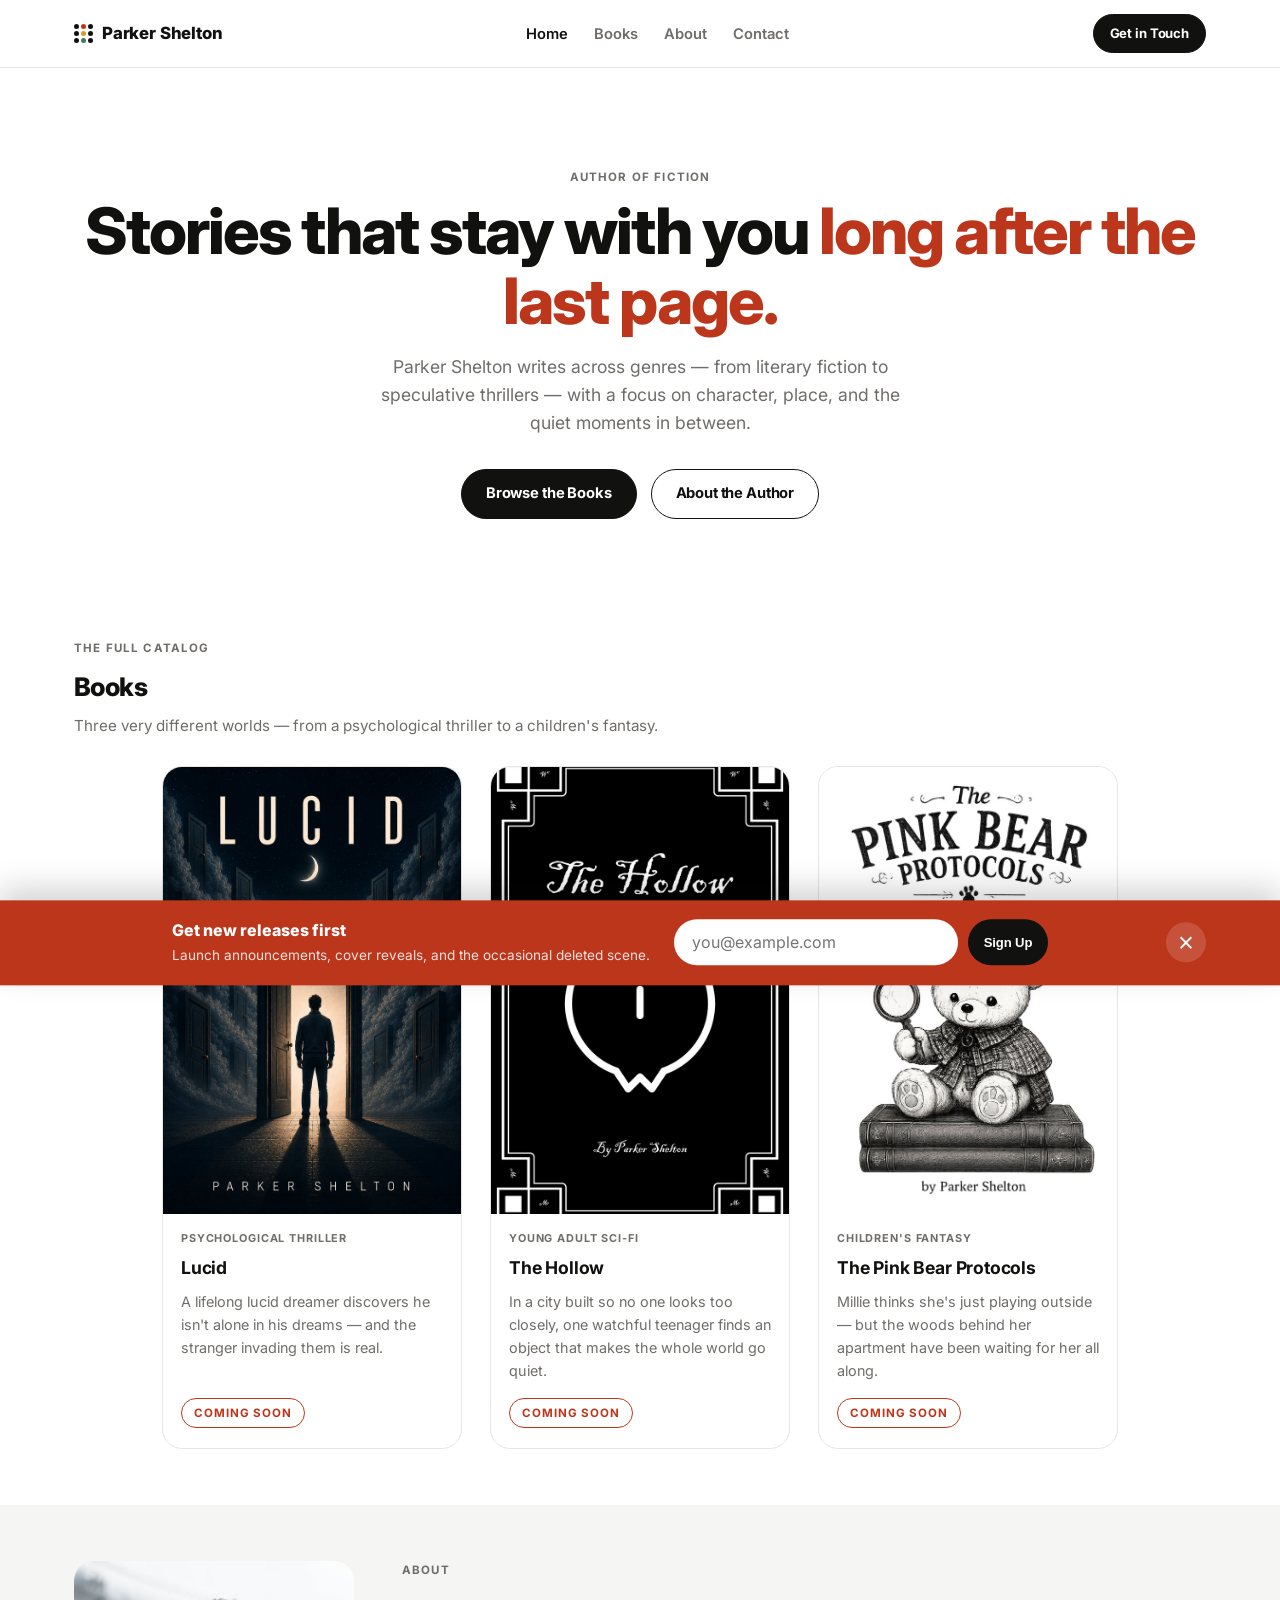
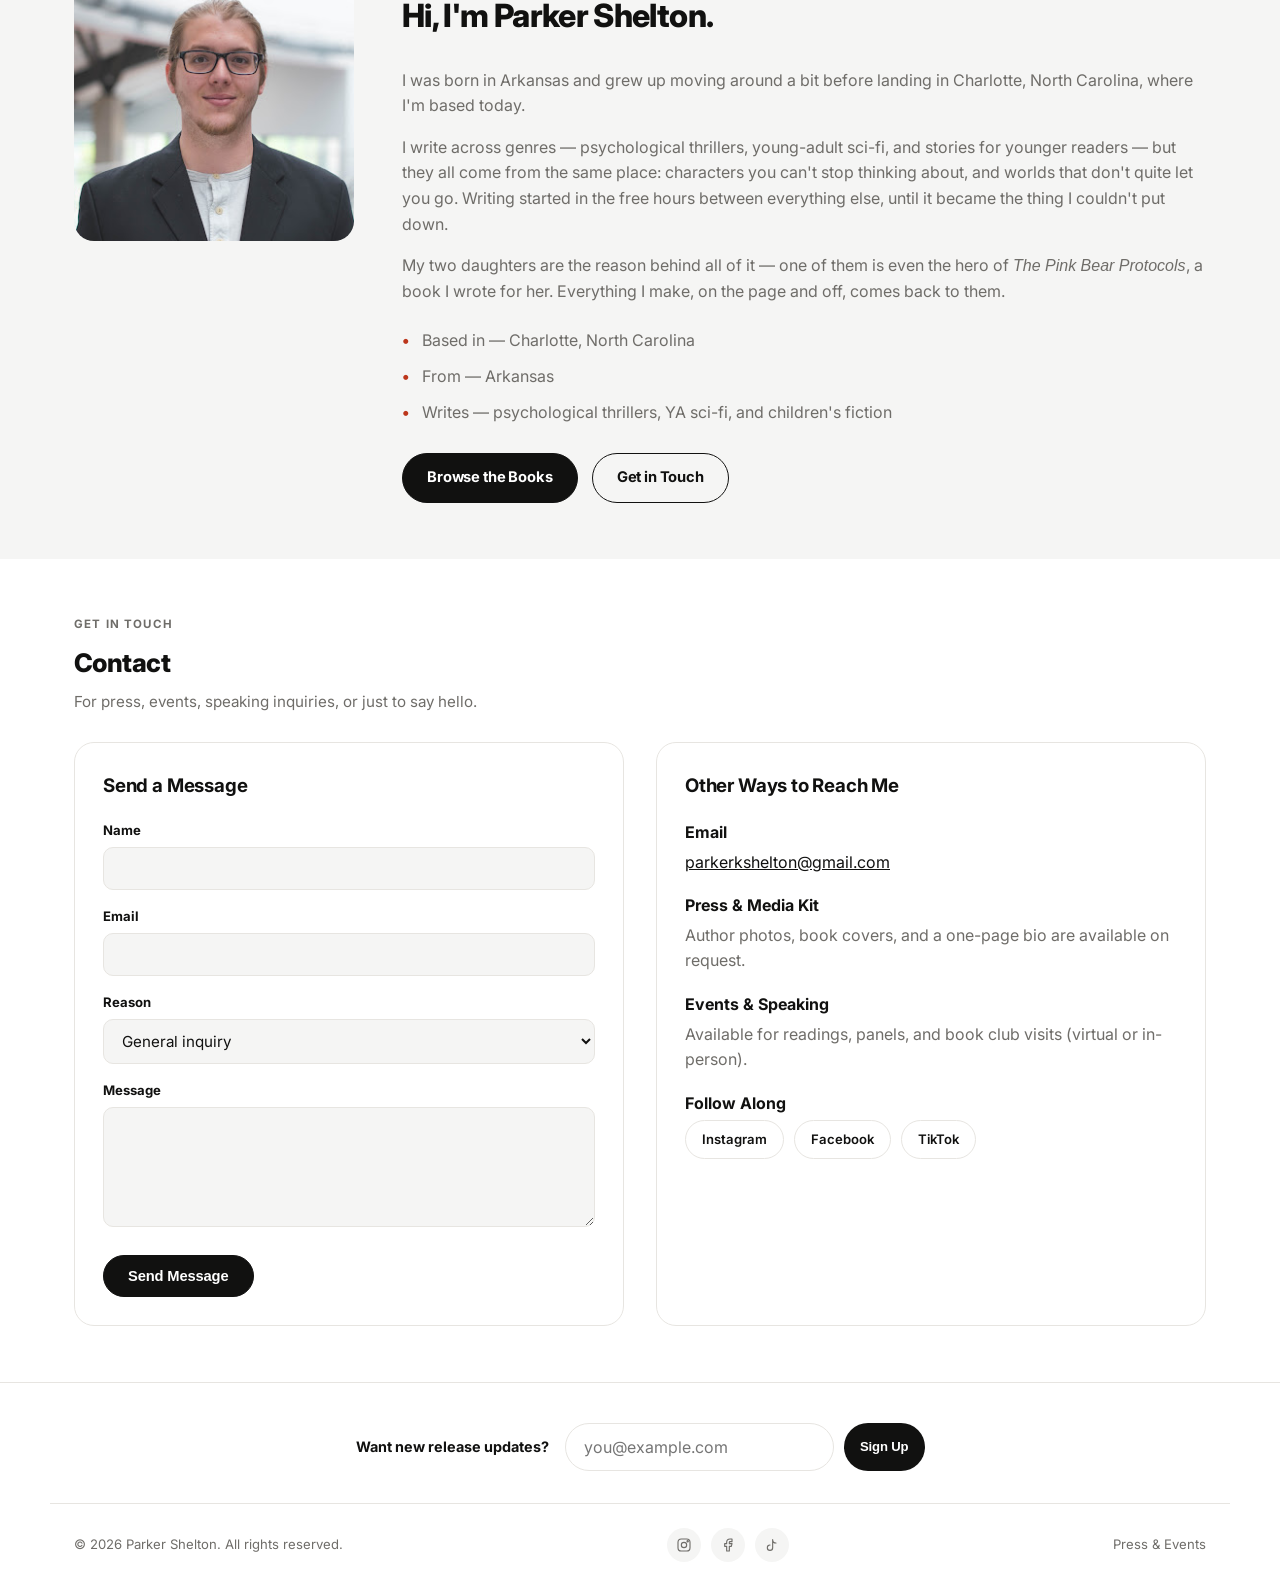
==== commit e2eaa79e: "Refocus About on the books and switch to personal socials About: drop the art/music framing, align g" ====
--- a/index.html
+++ b/index.html
@@ -78,67 +78,43 @@
     <div class="masonry">
 
       <article class="book-card reveal">
-        <div class="book-cover" role="button" tabindex="0" aria-label="View details for Lucid">
+        <a href="books/lucid.html" class="book-cover" aria-label="View details for Lucid">
           <img src="images/lucid.jpg" alt="Lucid — book cover" />
-        </div>
+        </a>
         <div class="book-body">
           <span class="book-genre">Psychological Thriller</span>
-          <h3>Lucid</h3>
+          <h3><a href="books/lucid.html">Lucid</a></h3>
           <p class="book-blurb">A lifelong lucid dreamer discovers he isn't alone in his dreams — and the stranger invading them is real.</p>
           <div class="buy-links">
             <span class="coming-soon">Coming soon</span>
           </div>
-          <div class="book-details" hidden>
-            <p class="book-full-description">Reid has been a lucid dreamer his whole life — in sleep, he shapes entire worlds and walks through buildings before he ever designs them. It's the one place he has always felt completely safe, and completely in control. Then, one night, someone else is there: a terrified stranger who looks at him and asks, "I thought this was my dream. How are you here?" After that, Reid's dreams stop obeying him — until the day he sees that same stranger step out of a hospital in the waking world, alive and real. A psychological thriller about consciousness, control, and how far a person will go to escape the parts of themselves they can't face.</p>
-            <ul class="book-stats">
-              <li>162 pages</li>
-              <li>32 chapters</li>
-              <li>Paperback</li>
-            </ul>
-          </div>
         </div>
       </article>
 
       <article class="book-card reveal">
-        <div class="book-cover" role="button" tabindex="0" aria-label="View details for The Hollow">
+        <a href="books/the-hollow.html" class="book-cover" aria-label="View details for The Hollow">
           <img src="images/the-hollow.jpg" alt="The Hollow — book cover" />
-        </div>
+        </a>
         <div class="book-body">
           <span class="book-genre">Young Adult Sci-Fi</span>
-          <h3>The Hollow</h3>
+          <h3><a href="books/the-hollow.html">The Hollow</a></h3>
           <p class="book-blurb">In a city built so no one looks too closely, one watchful teenager finds an object that makes the whole world go quiet.</p>
           <div class="buy-links">
             <span class="coming-soon">Coming soon</span>
           </div>
-          <div class="book-details" hidden>
-            <p class="book-full-description">Seventeen-year-old Ash Callen has always noticed what his city is built to keep people from noticing — the filtered air, the manufactured happiness, the quiet machinery of a world optimized so no one looks too closely. Then an old man watches him from a bench and leaves behind a small, strange object covered in markings he can't read — and when Ash holds it, the noise of the city pulls back and the whole world goes quiet. Soon a substitute teacher who knows far too much tells him something that changes everything: he's been doing it his whole life, without knowing. Alongside his sharp-eyed best friend Rook, Ash is pulled into a hidden layer of his own world, racing to understand what the object is, what he is, and what the people watching him really want — before the gray, ordinary city he's spent his life seeing through decides what to do with someone who can finally see all of it. A young-adult sci-fi mystery about perception, control, and the cost of finally seeing clearly.</p>
-            <ul class="book-stats">
-              <li>237 pages</li>
-              <li>32 chapters</li>
-              <li>Paperback</li>
-            </ul>
-          </div>
         </div>
       </article>
 
       <article class="book-card reveal">
-        <div class="book-cover" role="button" tabindex="0" aria-label="View details for The Pink Bear Protocols">
+        <a href="books/the-pink-bear-protocols.html" class="book-cover" aria-label="View details for The Pink Bear Protocols">
           <img src="images/pbp.jpg" alt="The Pink Bear Protocols — book cover" />
-        </div>
+        </a>
         <div class="book-body">
           <span class="book-genre">Children's Fantasy</span>
-          <h3>The Pink Bear Protocols</h3>
+          <h3><a href="books/the-pink-bear-protocols.html">The Pink Bear Protocols</a></h3>
           <p class="book-blurb">Millie thinks she's just playing outside — but the woods behind her apartment have been waiting for her all along.</p>
           <div class="buy-links">
             <span class="coming-soon">Coming soon</span>
-          </div>
-          <div class="book-details" hidden>
-            <p class="book-full-description">When Millie plays outside, she's just having fun. At least, that's what she tells her dad. But on the hill behind her apartment, something magical is waiting — a deer with impossible antlers, a wolf who forgot how to howl, a little purple dragon who needs a friend. With her trusty (and very opinionated) companion Pink Bear along for every adventure, Millie is about to discover that the woods have been waiting for her all along. A warm, funny chapter book about kindness, curiosity, and seeing the magic everyone else walks right past.</p>
-            <ul class="book-stats">
-              <li>102 pages</li>
-              <li>12 chapters</li>
-              <li>Paperback</li>
-            </ul>
           </div>
         </div>
       </article>
@@ -158,20 +134,20 @@
         North Carolina, where I'm based today.
       </p>
       <p>
-        I've always been a creative person before I was ever a writer — drawing, making music,
-        chasing whatever medium would hold still long enough to let something out. Writing found
-        me the same way, in the free hours between everything else, until it became the thing I
-        couldn't put down. I write across literary fiction, thriller and suspense, and sci-fi.
+        I write across genres — psychological thrillers, young-adult sci-fi, and stories for
+        younger readers — but they all come from the same place: characters you can't stop
+        thinking about, and worlds that don't quite let you go. Writing started in the free hours
+        between everything else, until it became the thing I couldn't put down.
       </p>
       <p>
-        None of it means much without my two daughters. They're the reason behind everything I
-        do, on the page and off it.
+        My two daughters are the reason behind all of it — one of them is even the hero of
+        <em>The Pink Bear Protocols</em>, a book I wrote for her. Everything I make, on the page
+        and off, comes back to them.
       </p>
       <ul class="fact-list">
         <li>Based in — Charlotte, North Carolina</li>
         <li>From — Arkansas</li>
-        <li>Genres — literary fiction, thriller &amp; suspense, sci-fi</li>
-        <li>Also creates — visual art and music</li>
+        <li>Writes — psychological thrillers, YA sci-fi, and children's fiction</li>
       </ul>
       <div class="hero-actions" style="justify-content: flex-start; margin-top: 28px;">
         <a href="#books" class="btn btn-primary">Browse the Books</a>
@@ -234,9 +210,9 @@
           <div class="item">
             <h4>Follow Along</h4>
             <div class="social-row">
-              <a href="#">Instagram</a>
-              <a href="#">Goodreads</a>
-              <a href="#">X / Twitter</a>
+              <a href="https://www.instagram.com/parkersheltonbooks/" target="_blank" rel="noopener">Instagram</a>
+              <a href="https://www.facebook.com/profile.php?id=61591836630625" target="_blank" rel="noopener">Facebook</a>
+              <a href="https://www.tiktok.com/@parkersheltonbooks" target="_blank" rel="noopener">TikTok</a>
             </div>
           </div>
         </div>
@@ -257,17 +233,14 @@
   <div class="wrap footer-meta">
     <span>&copy; 2026 Parker Shelton. All rights reserved.</span>
     <div class="footer-social">
-      <a href="mailto:parkerkshelton@gmail.com" class="footer-social-link" aria-label="Email">
-        <svg viewBox="0 0 24 24" fill="none" stroke="currentColor" stroke-width="1.7" stroke-linecap="round" stroke-linejoin="round"><rect x="3" y="5" width="18" height="14" rx="2"/><path d="M3 7l9 6 9-6"/></svg>
-      </a>
-      <a href="#" class="footer-social-link" aria-label="Instagram">
+      <a href="https://www.instagram.com/parkersheltonbooks/" class="footer-social-link" aria-label="Instagram" target="_blank" rel="noopener">
         <svg viewBox="0 0 24 24" fill="none" stroke="currentColor" stroke-width="1.7" stroke-linecap="round" stroke-linejoin="round"><rect x="3" y="3" width="18" height="18" rx="5"/><circle cx="12" cy="12" r="4"/><circle cx="17.5" cy="6.5" r="1"/></svg>
       </a>
-      <a href="#" class="footer-social-link" aria-label="Goodreads">
-        <svg viewBox="0 0 24 24" fill="none" stroke="currentColor" stroke-width="1.7" stroke-linecap="round" stroke-linejoin="round"><path d="M4 4h11a4 4 0 0 1 4 4v12L15 17H4z"/><path d="M8 9h7M8 12.5h5"/></svg>
+      <a href="https://www.facebook.com/profile.php?id=61591836630625" class="footer-social-link" aria-label="Facebook" target="_blank" rel="noopener">
+        <svg viewBox="0 0 24 24" fill="none" stroke="currentColor" stroke-width="1.7" stroke-linecap="round" stroke-linejoin="round"><path d="M7 10v4h3v7h4v-7h3l1 -4h-4v-2a1 1 0 0 1 1 -1h3v-4h-3a5 5 0 0 0 -5 5v2h-3"/></svg>
       </a>
-      <a href="#" class="footer-social-link" aria-label="X / Twitter">
-        <svg viewBox="0 0 24 24" fill="none" stroke="currentColor" stroke-width="1.7" stroke-linecap="round" stroke-linejoin="round"><path d="M5 5l14 14M19 5L5 19"/></svg>
+      <a href="https://www.tiktok.com/@parkersheltonbooks" class="footer-social-link" aria-label="TikTok" target="_blank" rel="noopener">
+        <svg viewBox="0 0 24 24" fill="none" stroke="currentColor" stroke-width="1.7" stroke-linecap="round" stroke-linejoin="round"><path d="M9 12a4 4 0 1 0 4 4v-12a5 5 0 0 0 5 5"/></svg>
       </a>
     </div>
     <span><a href="#contact">Press &amp; Events</a></span>
@@ -291,20 +264,6 @@
   </div>
 </div>
 
-<div class="modal-overlay" id="book-modal-overlay">
-  <div class="modal" role="dialog" aria-modal="true" aria-labelledby="book-modal-title">
-    <button class="modal-close" id="book-modal-close" aria-label="Close">&times;</button>
-    <div class="modal-cover" id="book-modal-cover"><img id="book-modal-cover-img" alt="" /></div>
-    <div class="modal-body">
-      <span class="book-genre" id="book-modal-genre"></span>
-      <h3 id="book-modal-title"></h3>
-      <ul class="modal-stats" id="book-modal-stats"></ul>
-      <p class="book-blurb" id="book-modal-description"></p>
-      <div class="buy-links" id="book-modal-buy-links"></div>
-    </div>
-  </div>
-</div>
-
 <script src="js/main.js"></script>
 </body>
 </html>
--- a/css/styles.css
+++ b/css/styles.css
@@ -404,6 +404,7 @@
 }
 
 .book-cover {
+  display: block;
   aspect-ratio: 2 / 3;
   width: 100%;
   position: relative;
@@ -466,6 +467,15 @@
   letter-spacing: -0.01em;
   margin: 0 0 8px;
   font-size: 1.1rem;
+}
+
+.book-body h3 a {
+  color: inherit;
+  text-decoration: none;
+}
+
+.book-body h3 a:hover {
+  color: var(--color-accent);
 }
 
 .book-blurb {
@@ -846,115 +856,100 @@
   height: 16px;
 }
 
-/* Book detail modal */
-.modal-overlay {
-  position: fixed;
-  inset: 0;
-  z-index: 200;
-  display: flex;
-  align-items: center;
-  justify-content: center;
-  padding: 24px;
-  background: rgba(17, 17, 16, 0.55);
-  opacity: 0;
-  pointer-events: none;
-  transition: opacity 0.25s ease;
-}
-
-.modal-overlay.open {
-  opacity: 1;
-  pointer-events: auto;
-}
-
-.modal {
+/* Book detail page */
+.book-hero {
+  padding: 44px 0 52px;
+}
+
+.book-detail-layout {
+  display: grid;
+  grid-template-columns: 300px 1fr;
+  gap: 48px;
+  align-items: start;
+}
+
+.book-detail-cover {
+  border-radius: var(--radius-lg);
+  overflow: hidden;
+  border: 1px solid var(--color-border);
+  box-shadow: 0 20px 45px rgba(17, 17, 16, 0.14);
+}
+
+.book-detail-cover img {
   width: 100%;
-  max-width: 760px;
-  max-height: 90vh;
-  overflow-y: auto;
-  display: grid;
-  grid-template-columns: 280px 1fr;
-  position: relative;
-  background: var(--color-bg);
-  border-radius: var(--radius-lg);
-  box-shadow: 0 30px 60px rgba(17, 17, 16, 0.3);
-  transform: translateY(18px);
-  transition: transform 0.25s ease;
-}
-
-.modal-overlay.open .modal {
-  transform: translateY(0);
-}
-
-.modal-cover {
-  width: 100%;
-  height: 100%;
-  min-height: 320px;
-  overflow: hidden;
-  border-radius: var(--radius-lg) 0 0 var(--radius-lg);
-}
-
-.modal-cover img {
-  width: 100%;
-  height: 100%;
-  object-fit: cover;
   display: block;
 }
 
-.modal-body {
-  padding: 32px;
-  display: flex;
-  flex-direction: column;
-}
-
-.modal-body h3 {
+.back-link {
+  display: inline-block;
+  font-size: 0.85rem;
+  font-weight: 600;
+  color: var(--color-ink-soft);
+  text-decoration: none;
+  margin-bottom: 18px;
+}
+
+.back-link:hover {
+  color: var(--color-ink);
+}
+
+.book-detail-info h1 {
   font-weight: 800;
-  letter-spacing: -0.01em;
-  font-size: 1.6rem;
-  margin: 0 0 14px;
-}
-
-.modal-stats {
+  letter-spacing: -0.02em;
+  font-size: clamp(2rem, 4vw, 2.8rem);
+  margin: 6px 0 14px;
+}
+
+.book-detail-info .buy-links {
+  margin: 22px 0;
+}
+
+.book-detail-desc {
+  color: var(--color-ink-soft);
+  font-size: 1.05rem;
+  line-height: 1.75;
+  max-width: 62ch;
+}
+
+.book-stats {
   display: flex;
   flex-wrap: wrap;
   gap: 4px 0;
   list-style: none;
   padding: 0;
-  margin: 0 0 18px;
-  font-size: 0.85rem;
-  color: var(--color-ink-soft);
-}
-
-.modal-stats li:not(:last-child)::after {
+  margin: 0;
+  font-size: 0.9rem;
+  color: var(--color-ink-soft);
+}
+
+.book-stats li:not(:last-child)::after {
   content: "\2022";
   margin: 0 10px;
   color: var(--color-border);
 }
 
-.modal-body .book-blurb {
-  font-size: 1rem;
-  line-height: 1.65;
-}
-
-.modal-body .book-blurb {
-  margin: 0 0 20px;
-}
-
-.modal-close {
-  position: absolute;
-  top: 14px;
-  right: 14px;
-  width: 36px;
-  height: 36px;
-  display: flex;
-  align-items: center;
-  justify-content: center;
-  border-radius: 50%;
-  border: none;
-  background: rgba(255, 255, 255, 0.85);
-  color: var(--color-ink);
-  font-size: 1.3rem;
-  line-height: 1;
-  cursor: pointer;
+/* Reviews / praise blocks on book pages */
+.book-quote {
+  border-left: 3px solid var(--color-accent);
+  padding: 4px 0 4px 20px;
+  margin: 0 0 22px;
+  max-width: 62ch;
+}
+
+.book-quote p {
+  font-size: 1.1rem;
+  font-weight: 600;
+  letter-spacing: -0.01em;
+  margin: 0;
+}
+
+.book-quote cite {
+  display: block;
+  margin-top: 8px;
+  font-style: normal;
+  font-size: 0.82rem;
+  font-weight: 600;
+  color: var(--color-ink-soft);
 }
 
 /* Responsive */
@@ -1002,15 +997,13 @@
     grid-template-columns: 1fr;
   }
 
-  .modal {
+  .book-detail-layout {
     grid-template-columns: 1fr;
-    max-height: 90vh;
-  }
-
-  .modal-cover {
-    height: 38vh;
-    min-height: 220px;
-    border-radius: var(--radius-lg) var(--radius-lg) 0 0;
+    gap: 28px;
+  }
+
+  .book-detail-cover {
+    max-width: 240px;
   }
 
   .newsletter-banner-content {
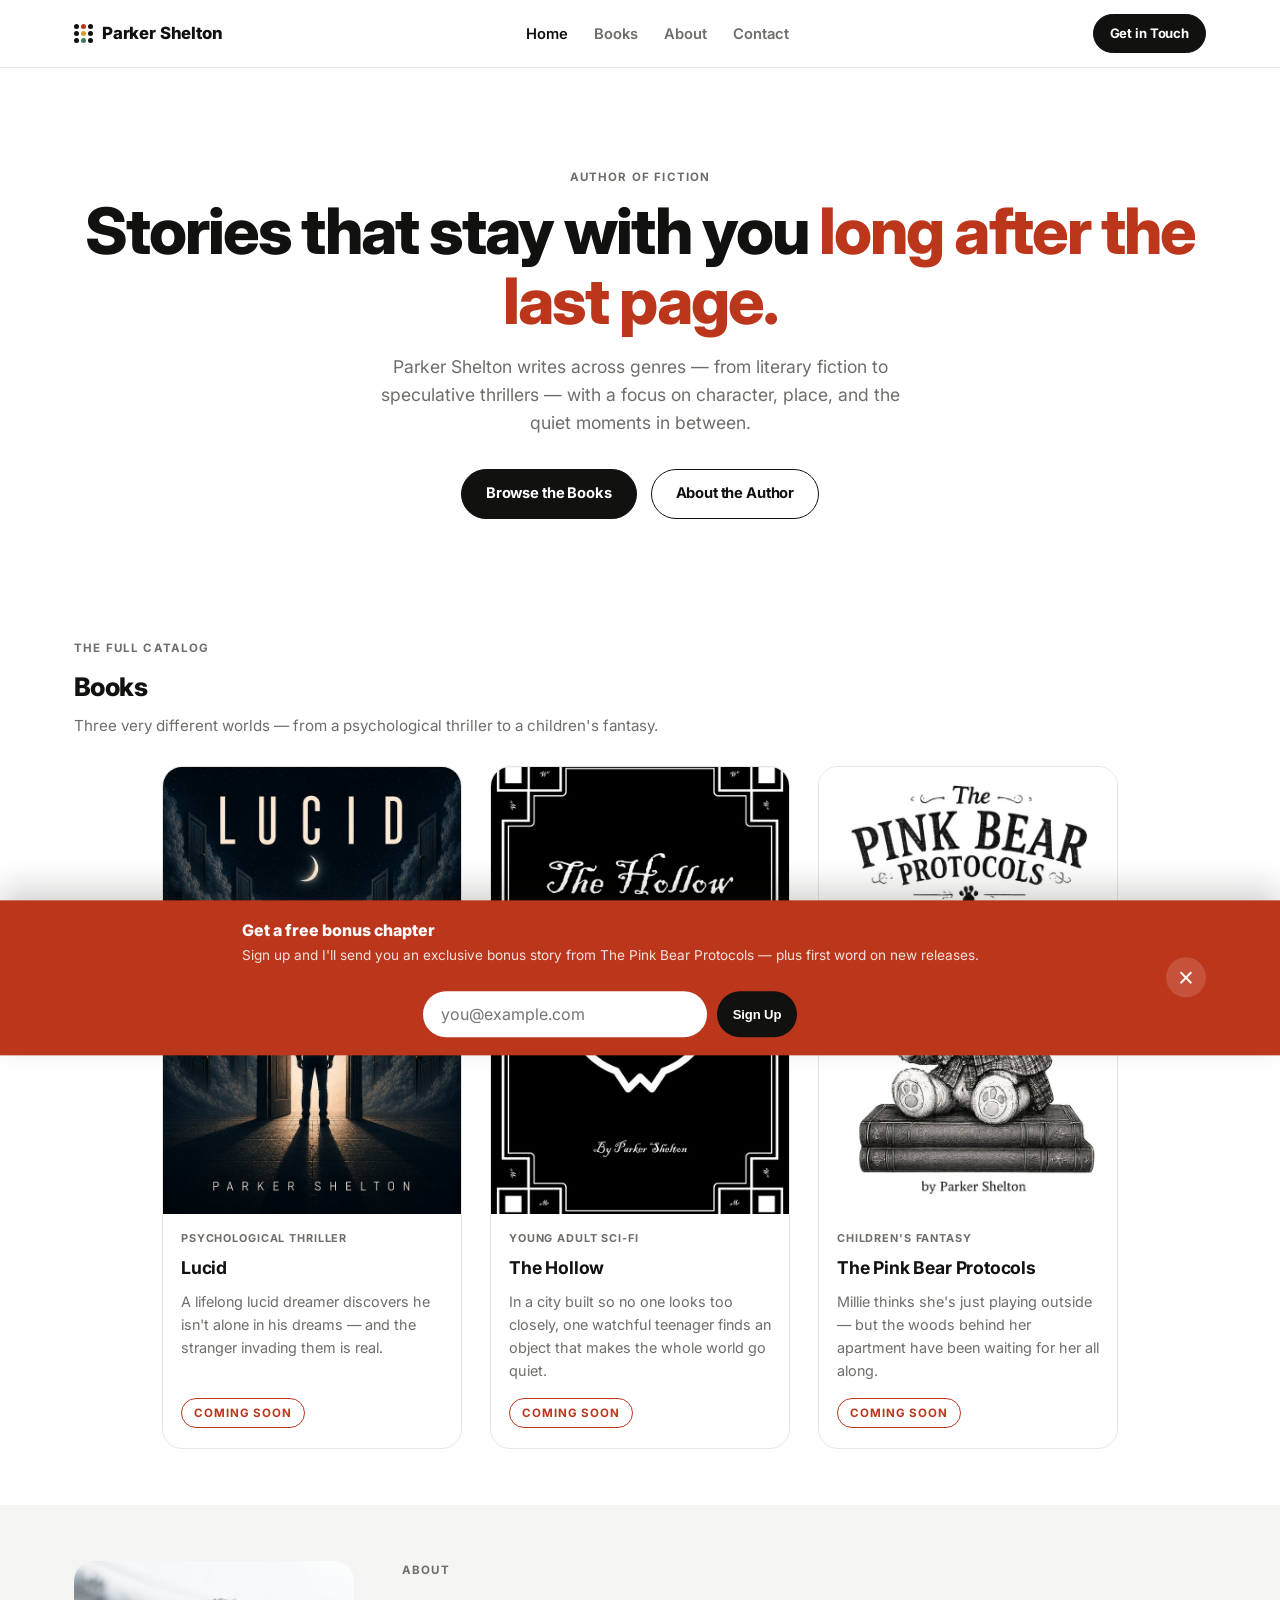
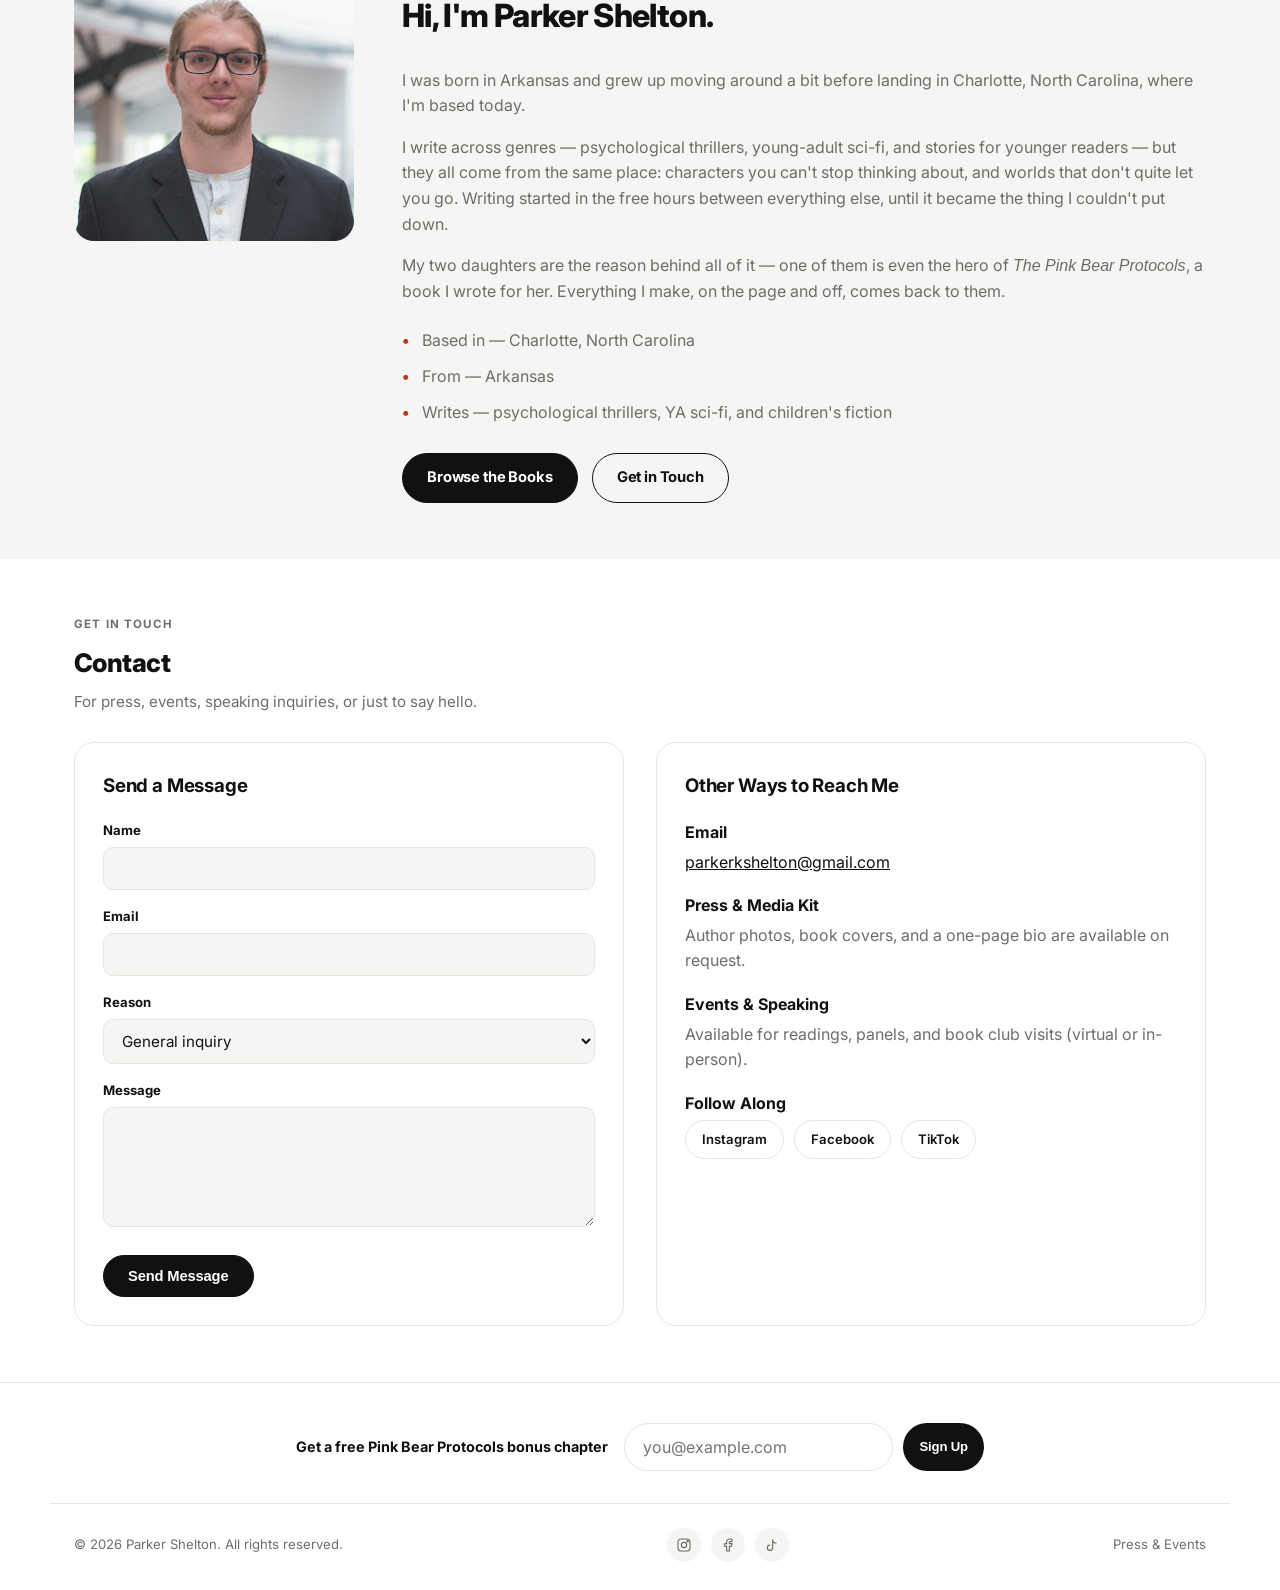
==== commit f5914fd9: "Add newsletter incentive + point at new Kit form Advertise the free Pink Bear Protocols bonus chapte" ====
--- a/index.html
+++ b/index.html
@@ -223,7 +223,7 @@
 
 <footer class="site-footer">
   <div class="wrap footer-newsletter">
-    <span>Want new release updates?</span>
+    <span>Get a free Pink Bear Protocols bonus chapter</span>
     <form class="signup-form footer-signup-form">
       <input type="email" placeholder="you@example.com" required />
       <button type="submit" class="btn btn-primary btn-small">Sign Up</button>
@@ -251,8 +251,8 @@
   <div class="wrap newsletter-banner-inner">
     <div class="newsletter-banner-content">
       <div class="newsletter-banner-text">
-        <strong>Get new releases first</strong>
-        <span>Launch announcements, cover reveals, and the occasional deleted scene.</span>
+        <strong>Get a free bonus chapter</strong>
+        <span>Sign up and I'll send you an exclusive bonus story from The Pink Bear Protocols — plus first word on new releases.</span>
       </div>
       <form class="signup-form">
         <input type="email" placeholder="you@example.com" required />
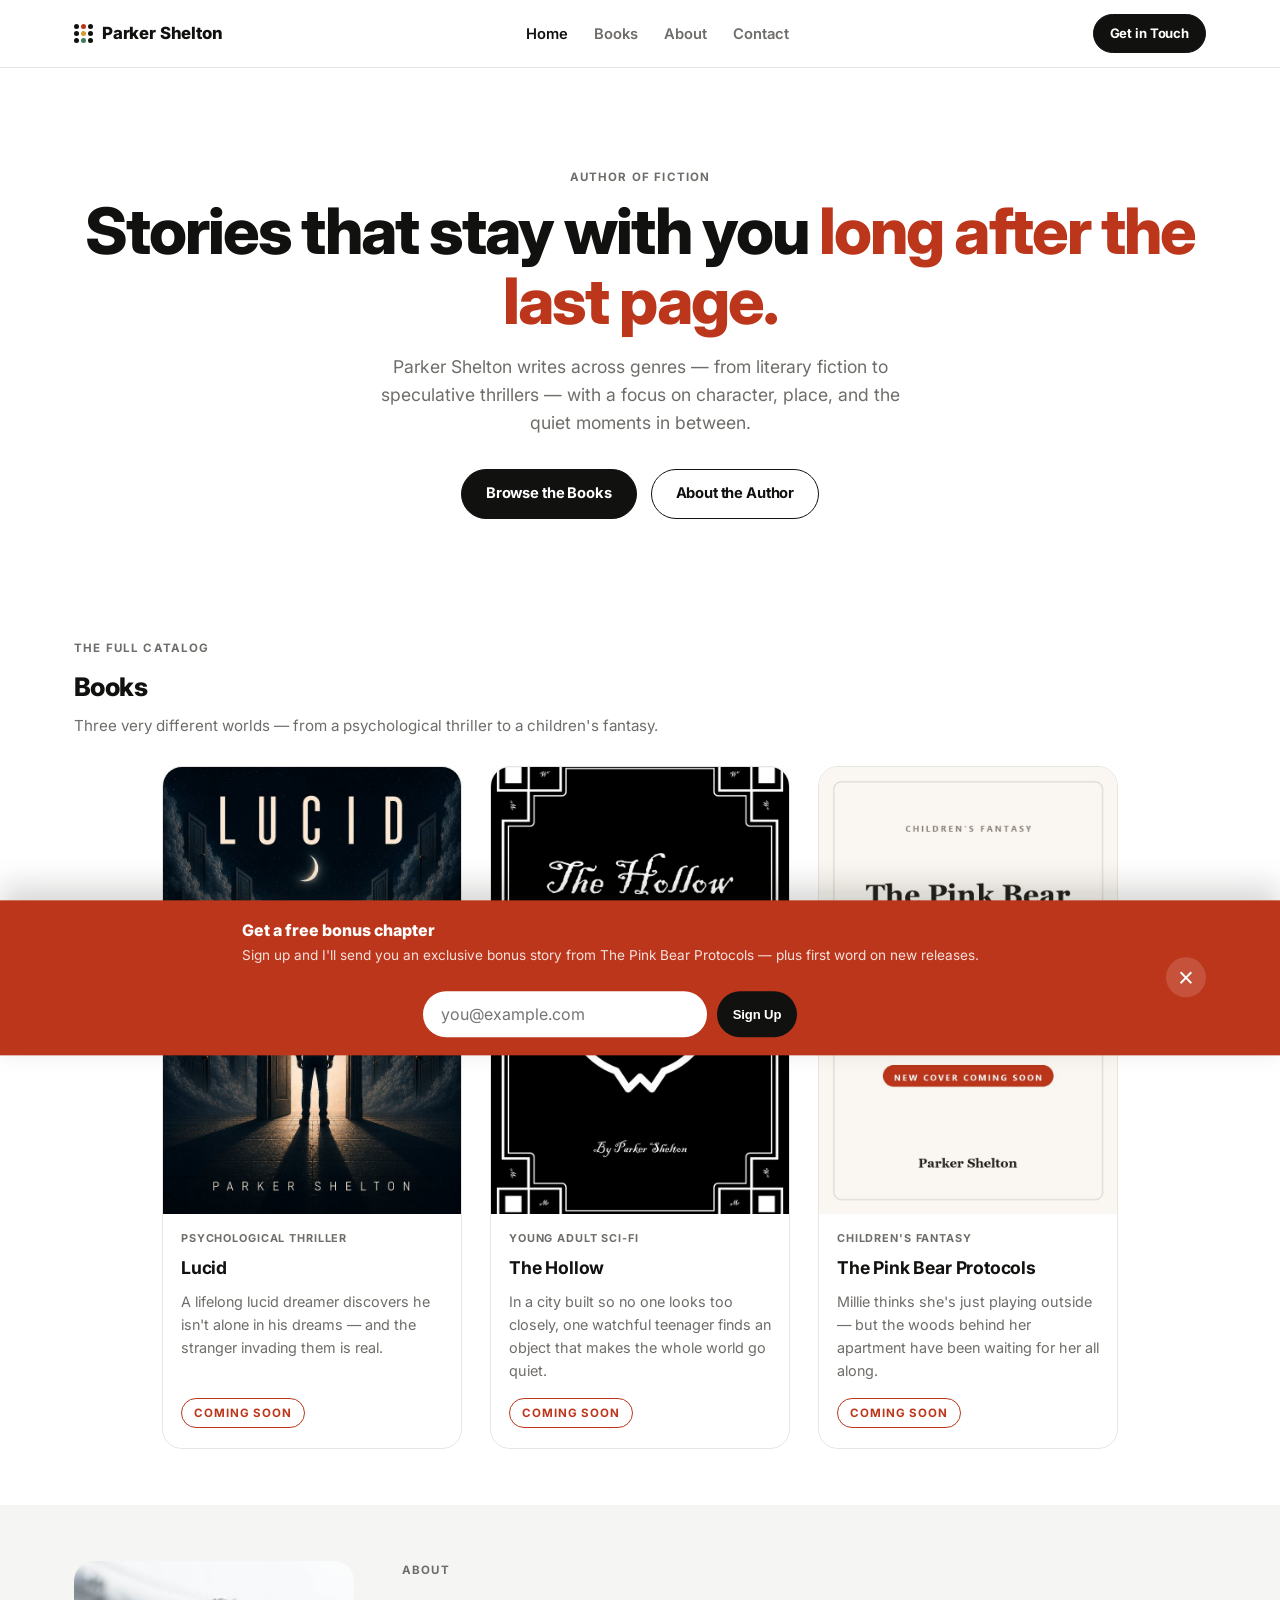
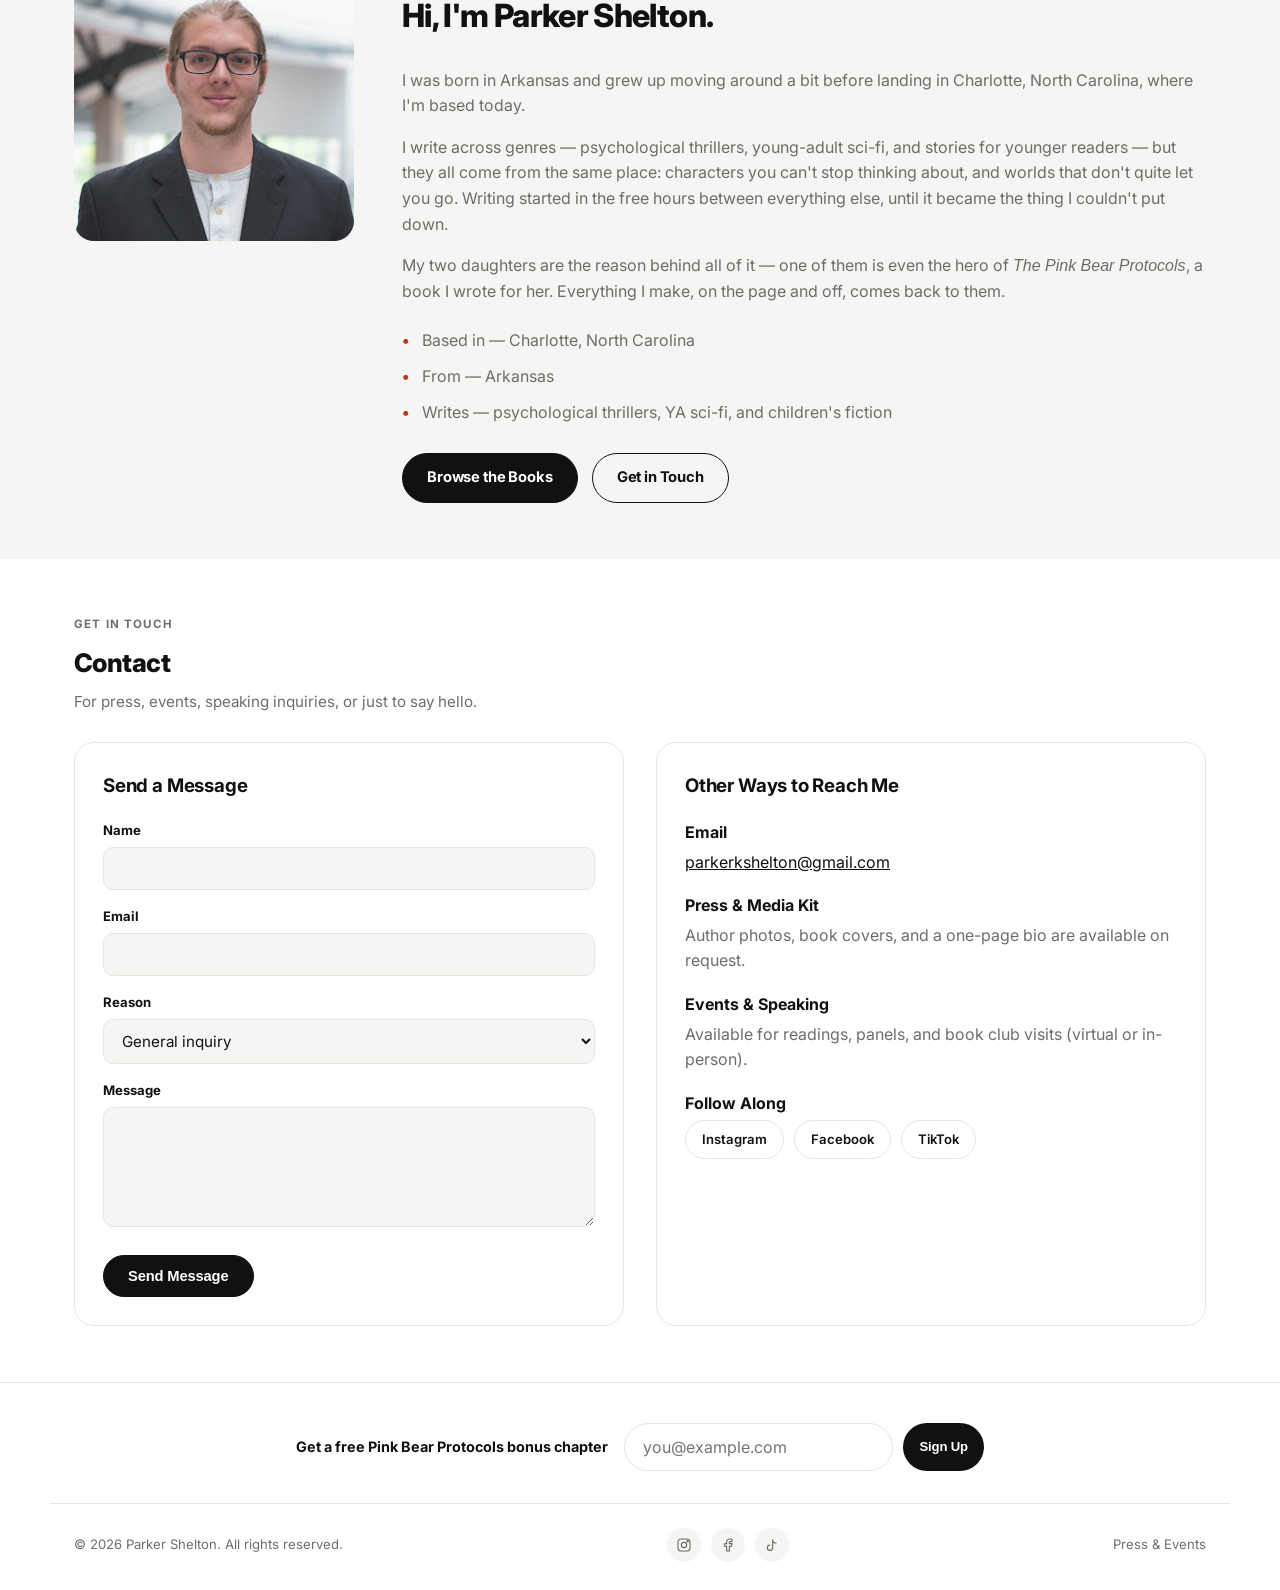
==== commit 24296128: "Show a "cover coming soon" placeholder for The Pink Bear Protocols Swap the current cover for a clea" ====
--- a/index.html
+++ b/index.html
@@ -107,7 +107,7 @@
 
       <article class="book-card reveal">
         <a href="books/the-pink-bear-protocols.html" class="book-cover" aria-label="View details for The Pink Bear Protocols">
-          <img src="images/pbp.jpg" alt="The Pink Bear Protocols — book cover" />
+          <img src="images/pbp-placeholder.jpg" alt="The Pink Bear Protocols — new cover coming soon" />
         </a>
         <div class="book-body">
           <span class="book-genre">Children's Fantasy</span>
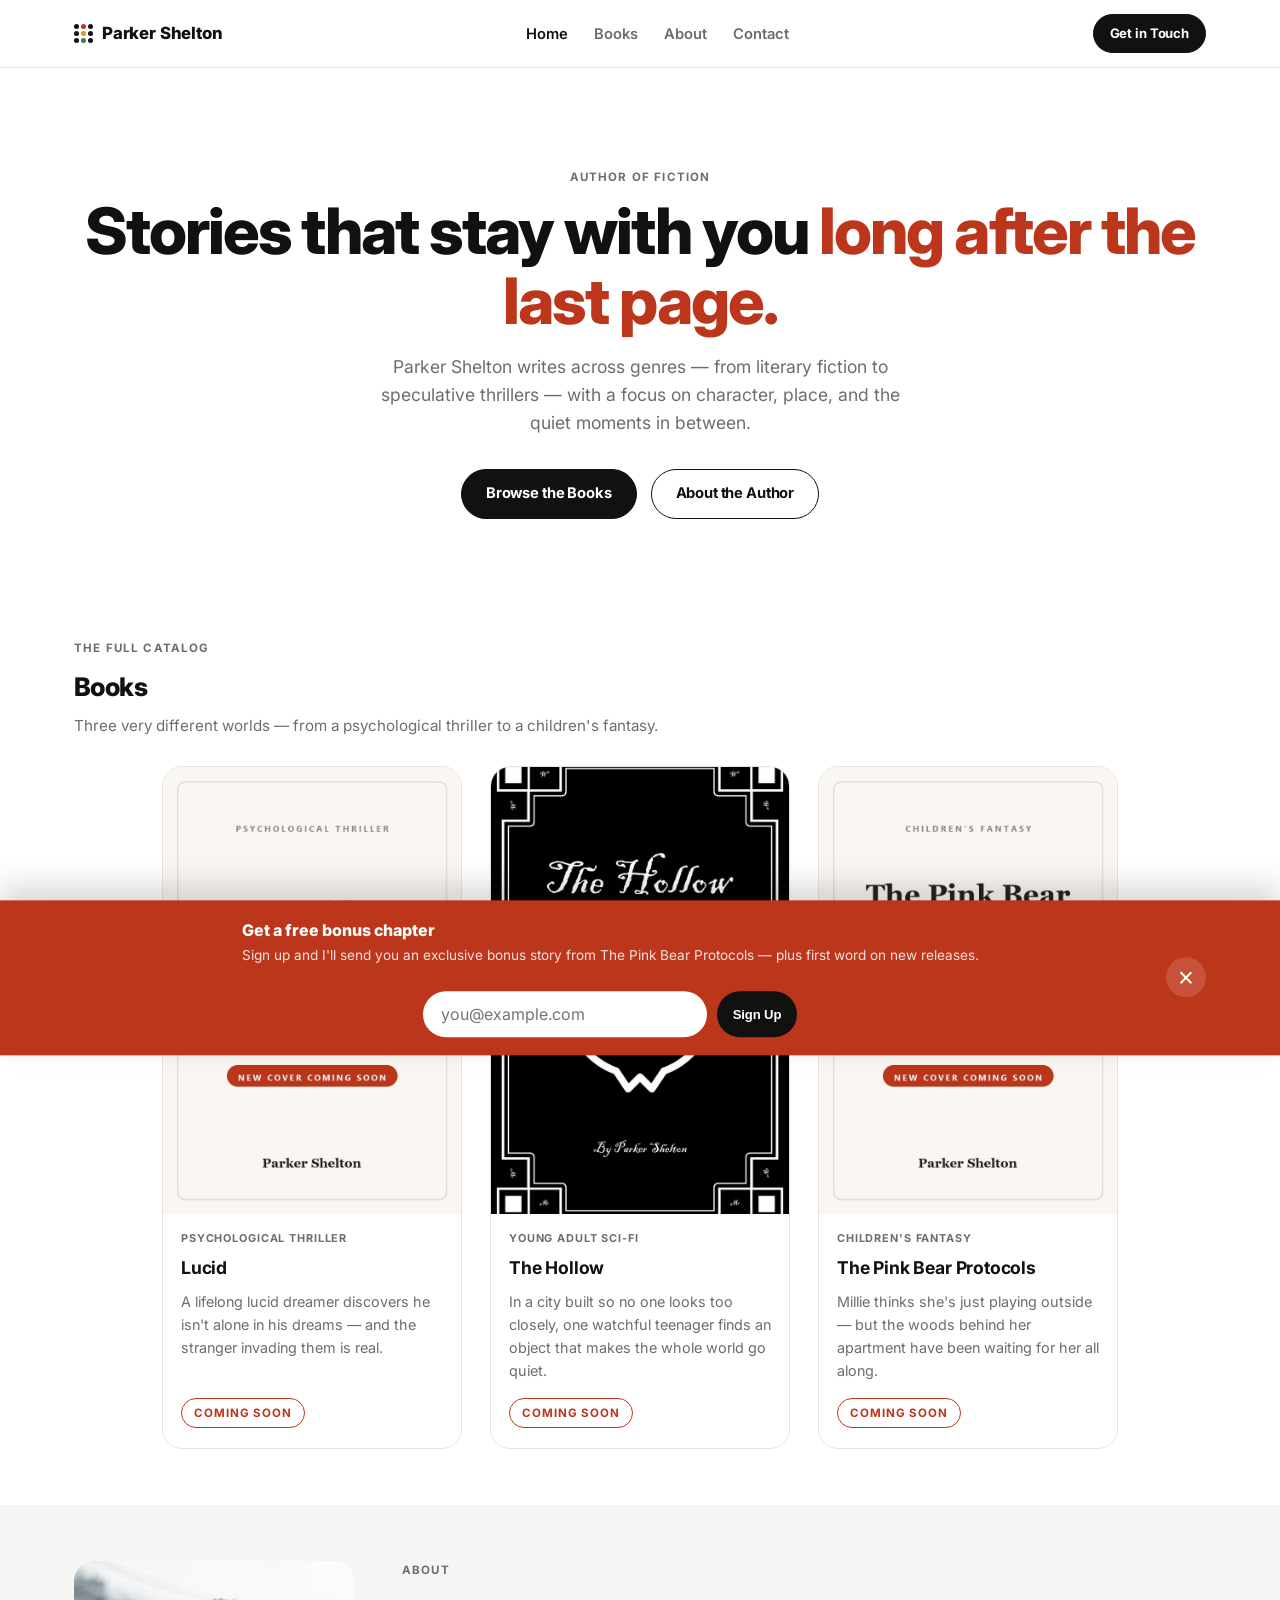
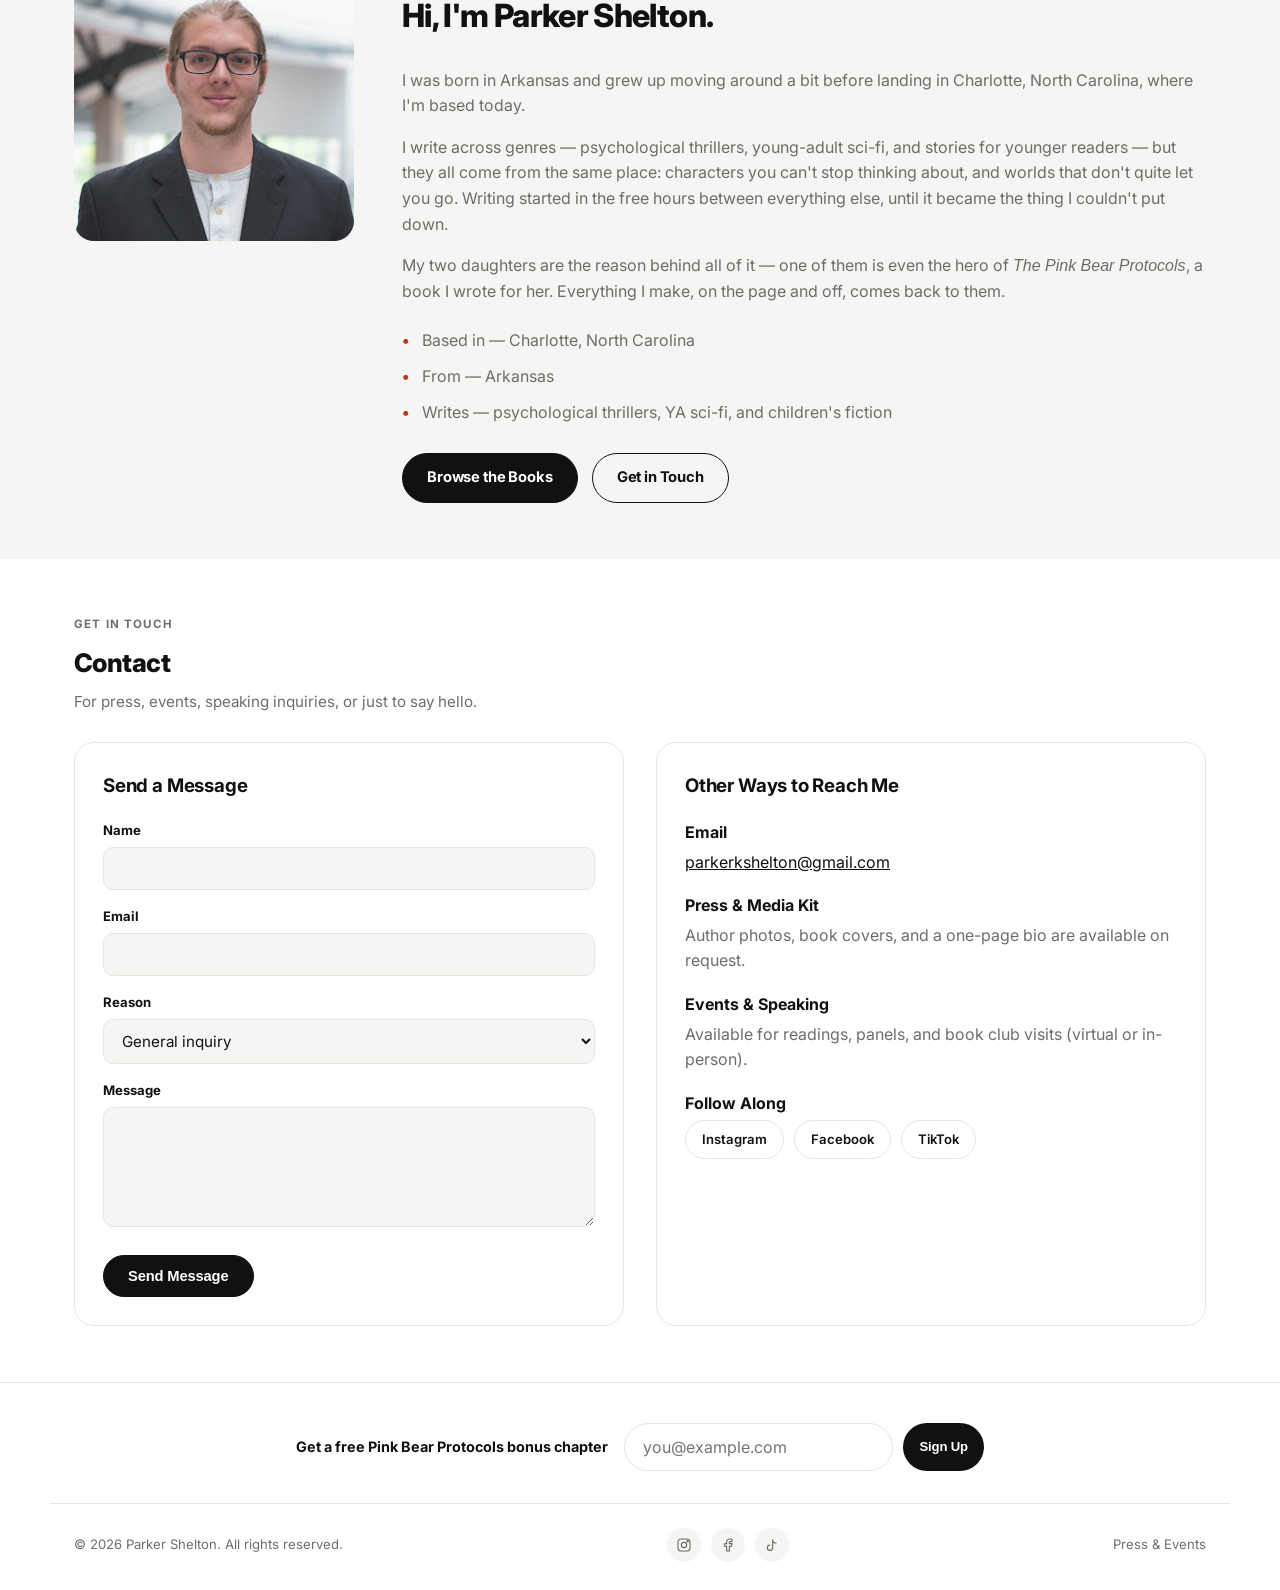
==== commit 79b03bbb: "Show a "cover coming soon" placeholder for Lucid Same treatment as The Pink Bear Protocols: swap the" ====
--- a/index.html
+++ b/index.html
@@ -79,7 +79,7 @@
 
       <article class="book-card reveal">
         <a href="books/lucid.html" class="book-cover" aria-label="View details for Lucid">
-          <img src="images/lucid.jpg" alt="Lucid — book cover" />
+          <img src="images/lucid-placeholder.jpg" alt="Lucid — new cover coming soon" />
         </a>
         <div class="book-body">
           <span class="book-genre">Psychological Thriller</span>
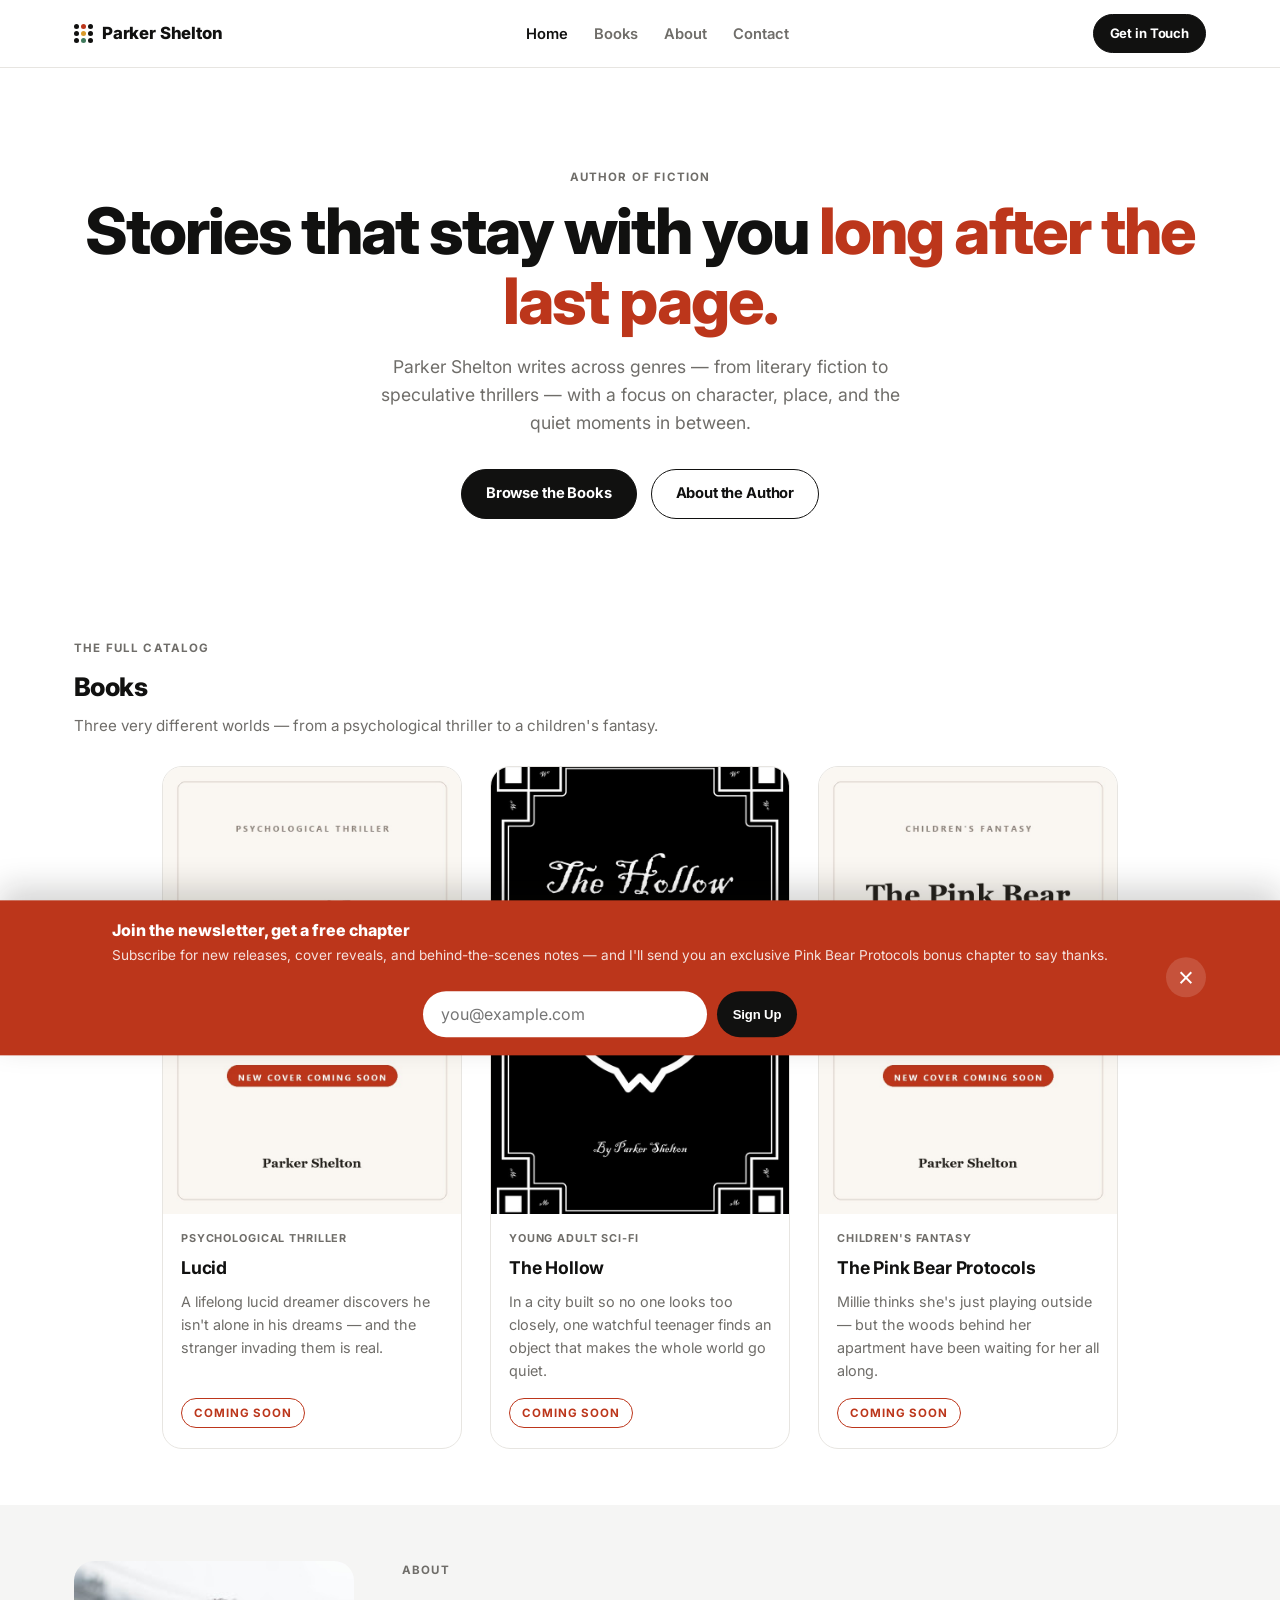
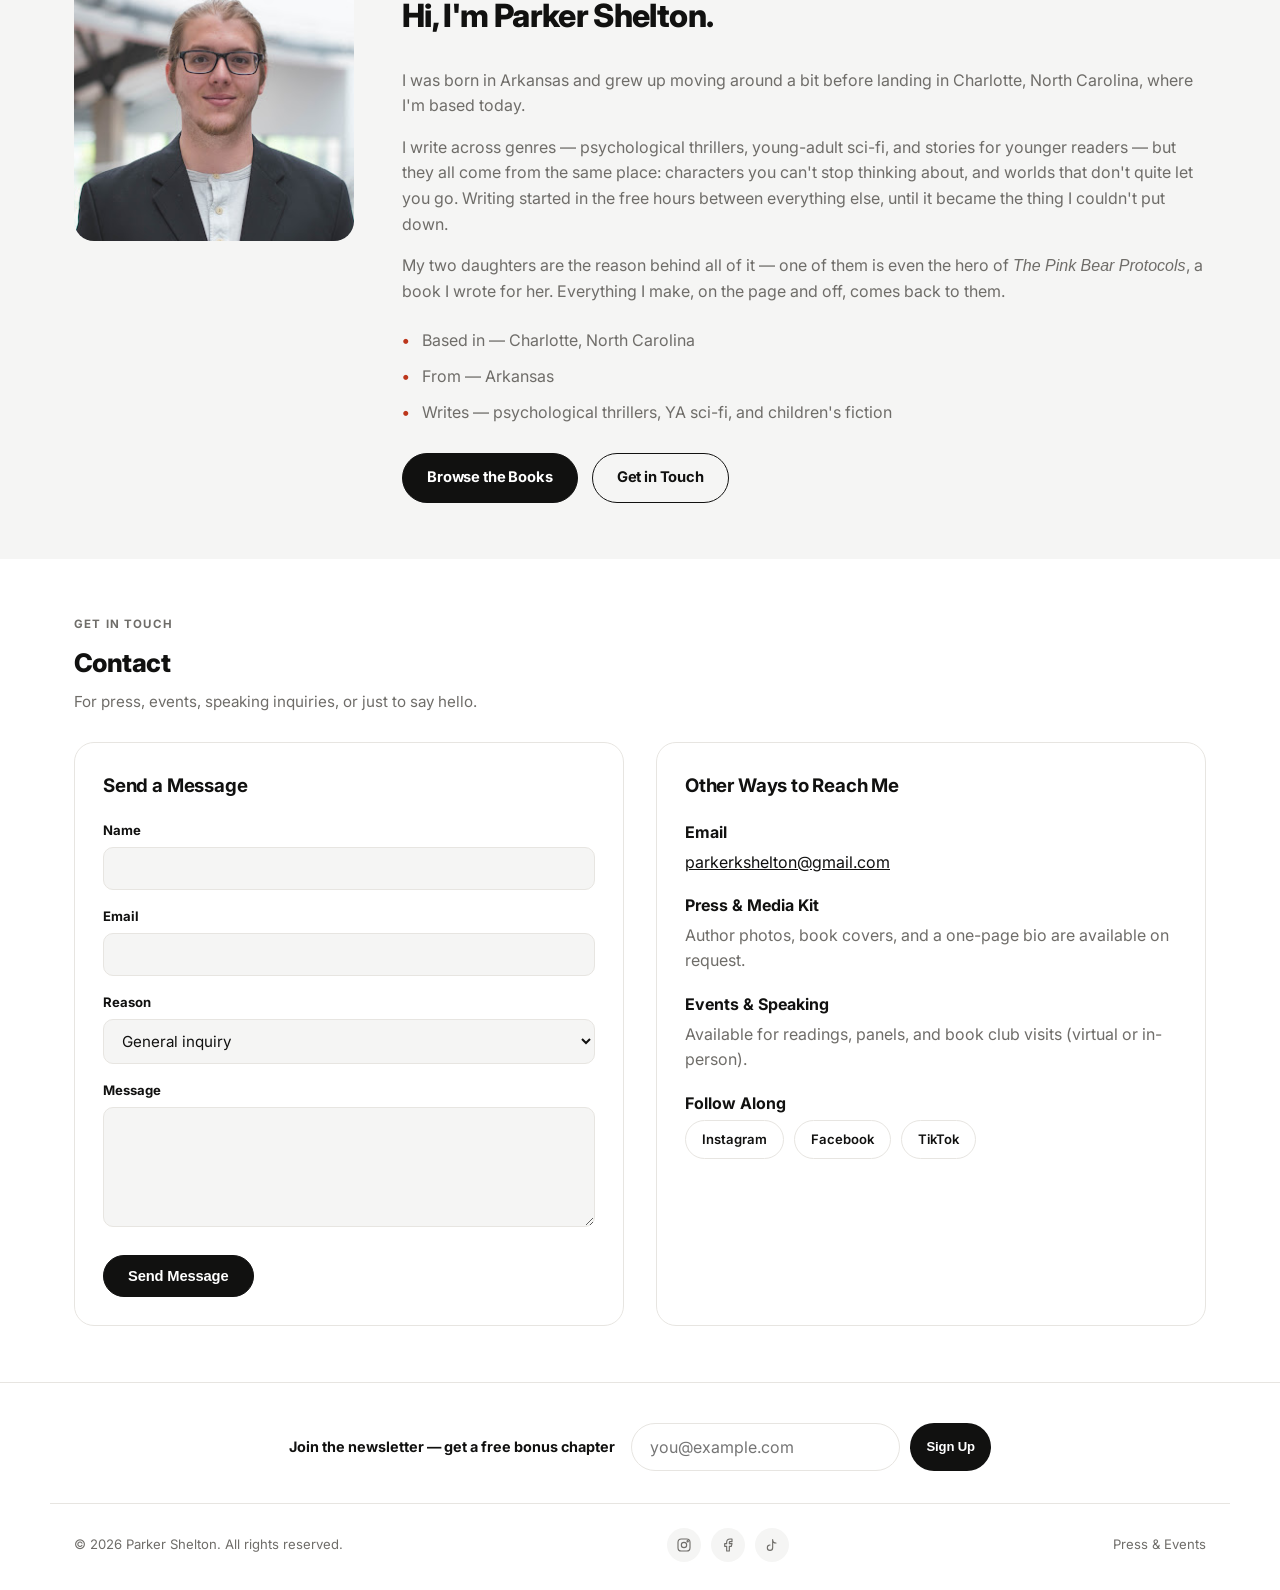
==== commit 481b8f42: "Make newsletter signups clearly say "newsletter" Update the banner and footer copy so it's transpare" ====
--- a/index.html
+++ b/index.html
@@ -223,7 +223,7 @@
 
 <footer class="site-footer">
   <div class="wrap footer-newsletter">
-    <span>Get a free Pink Bear Protocols bonus chapter</span>
+    <span>Join the newsletter — get a free bonus chapter</span>
     <form class="signup-form footer-signup-form">
       <input type="email" placeholder="you@example.com" required />
       <button type="submit" class="btn btn-primary btn-small">Sign Up</button>
@@ -251,8 +251,8 @@
   <div class="wrap newsletter-banner-inner">
     <div class="newsletter-banner-content">
       <div class="newsletter-banner-text">
-        <strong>Get a free bonus chapter</strong>
-        <span>Sign up and I'll send you an exclusive bonus story from The Pink Bear Protocols — plus first word on new releases.</span>
+        <strong>Join the newsletter, get a free chapter</strong>
+        <span>Subscribe for new releases, cover reveals, and behind-the-scenes notes — and I'll send you an exclusive Pink Bear Protocols bonus chapter to say thanks.</span>
       </div>
       <form class="signup-form">
         <input type="email" placeholder="you@example.com" required />
